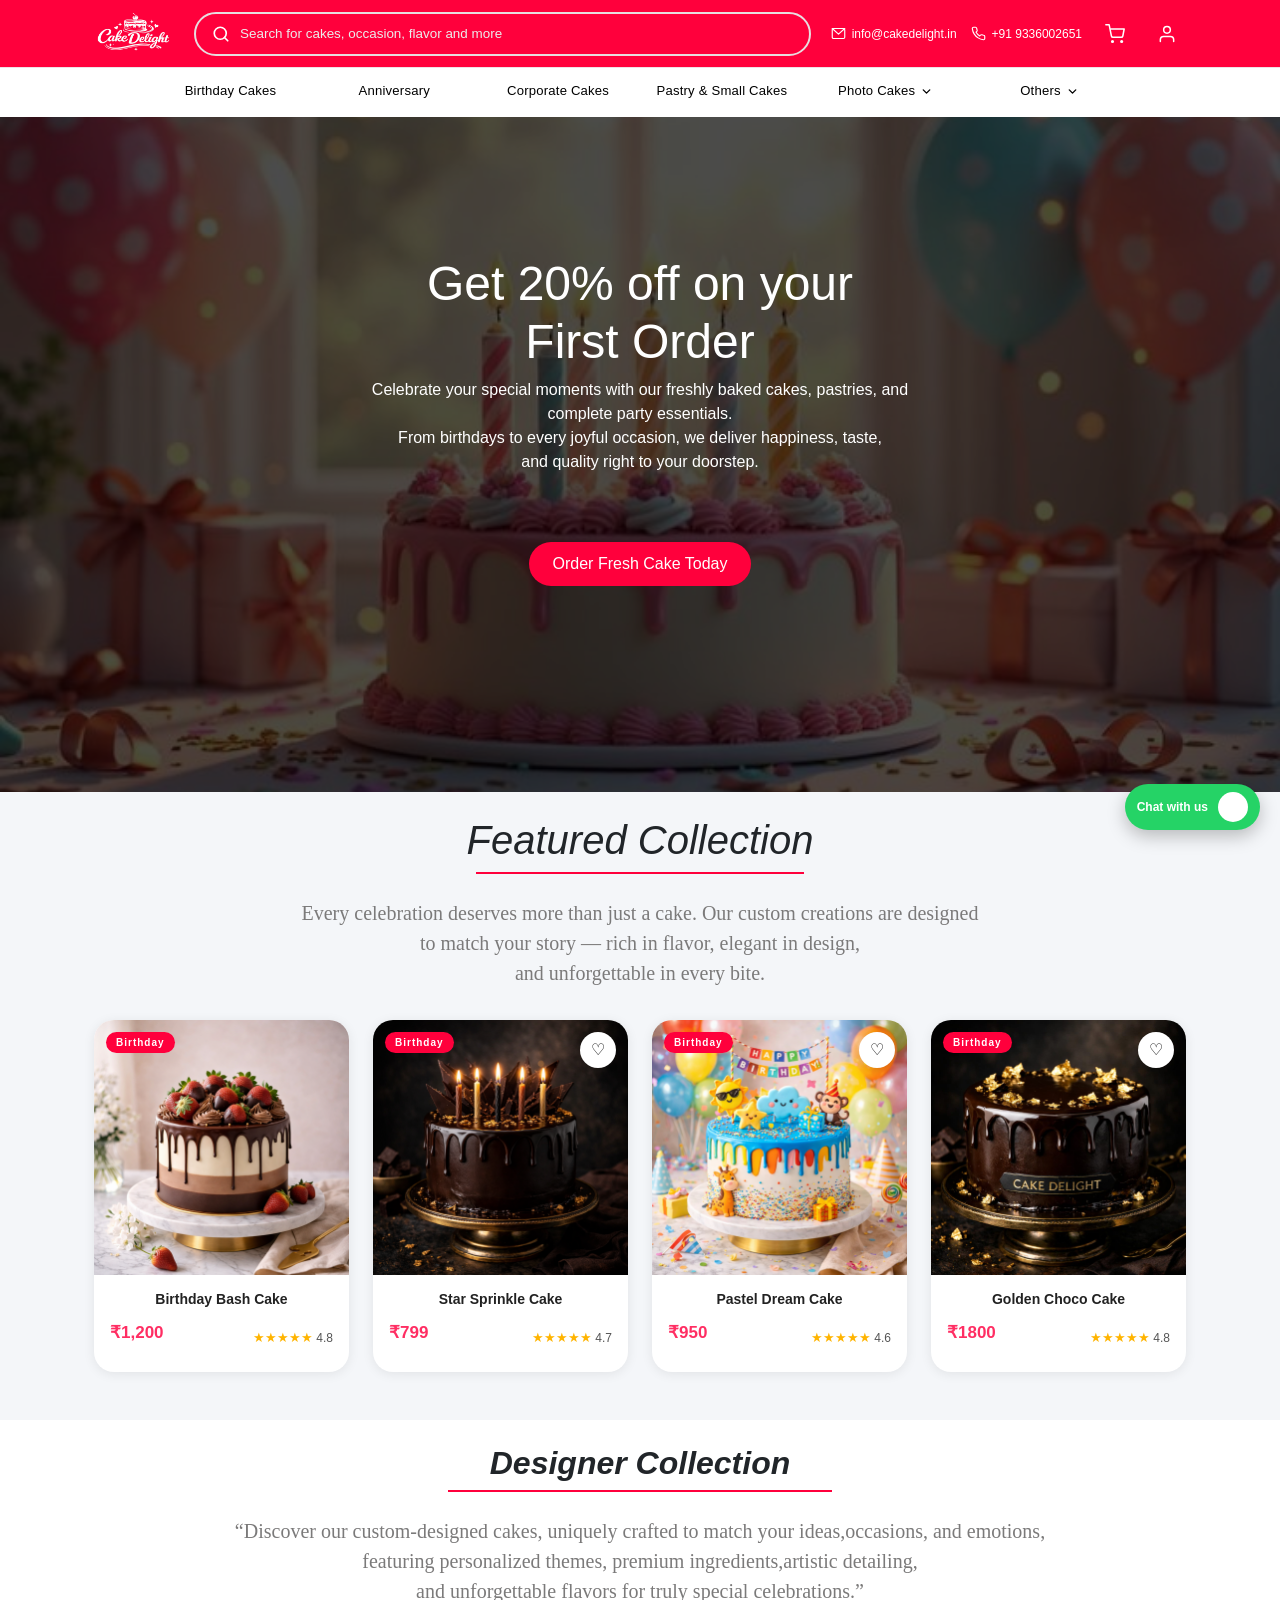
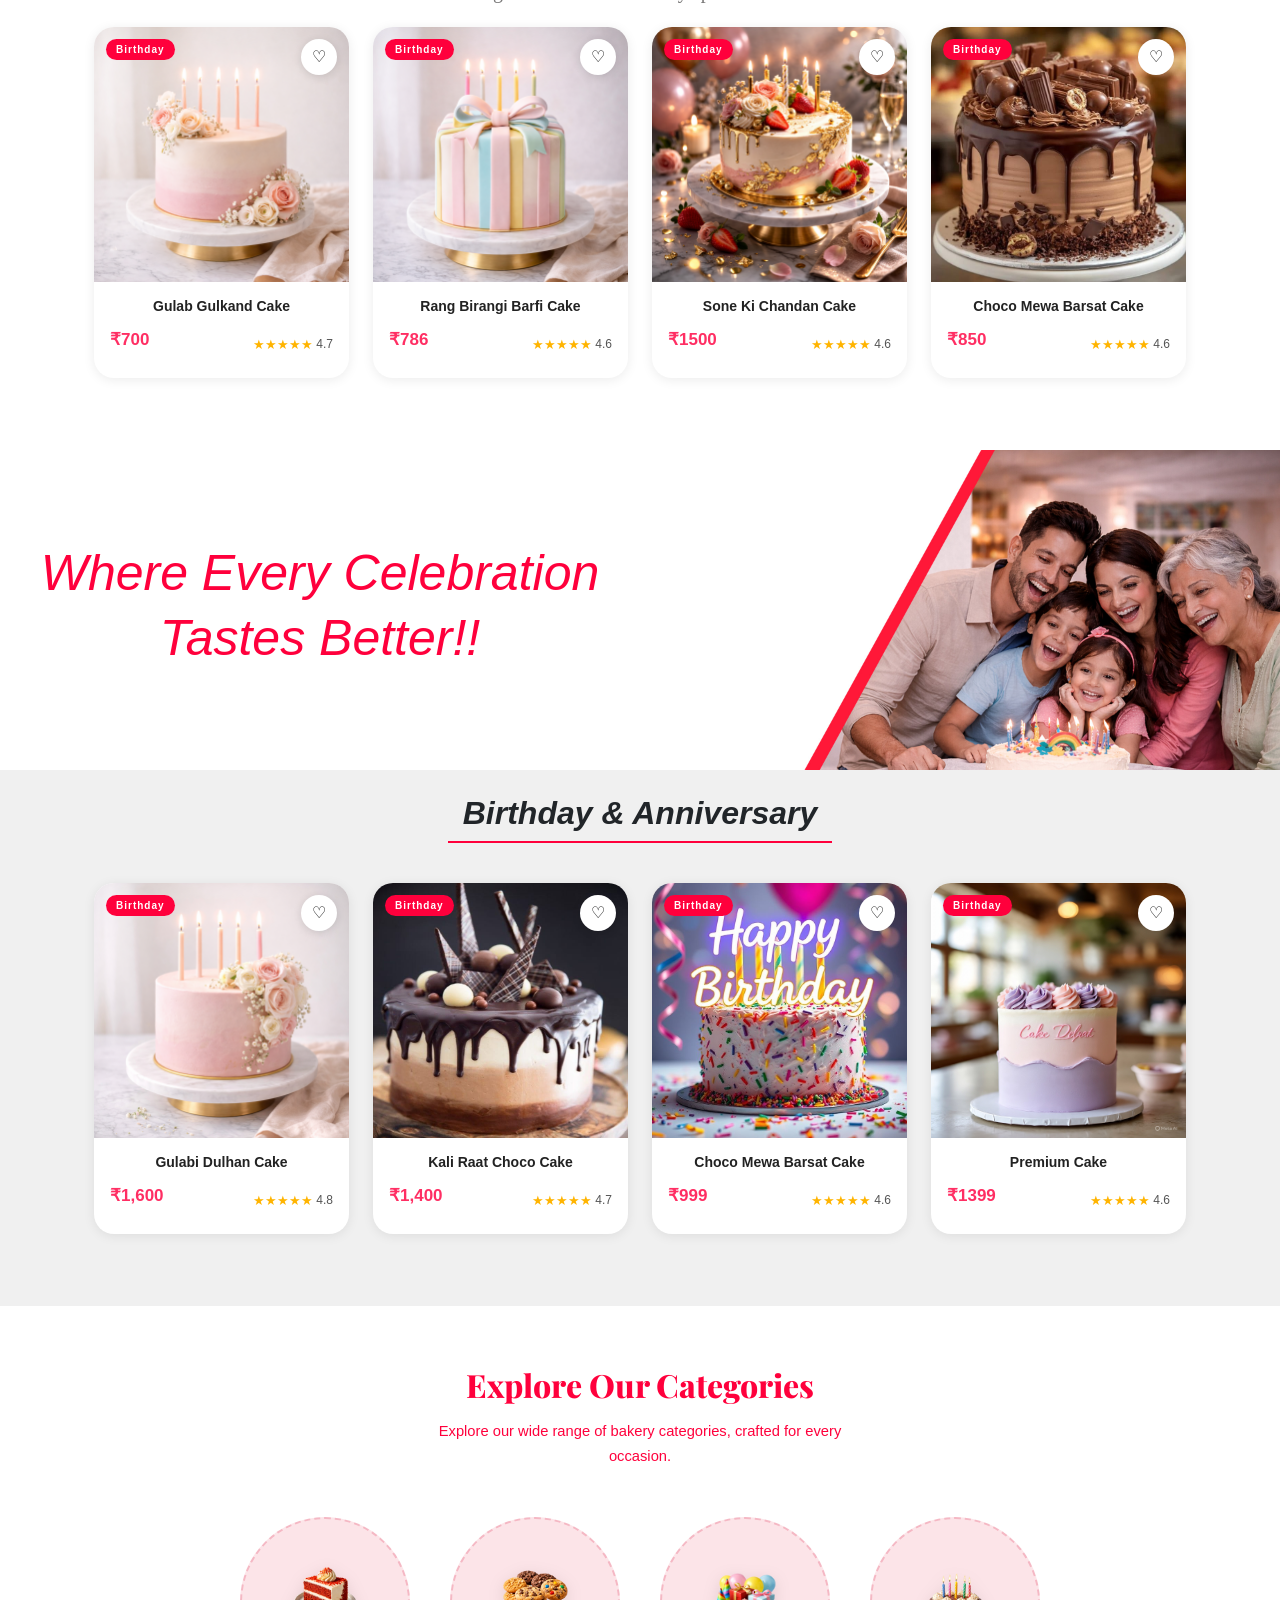
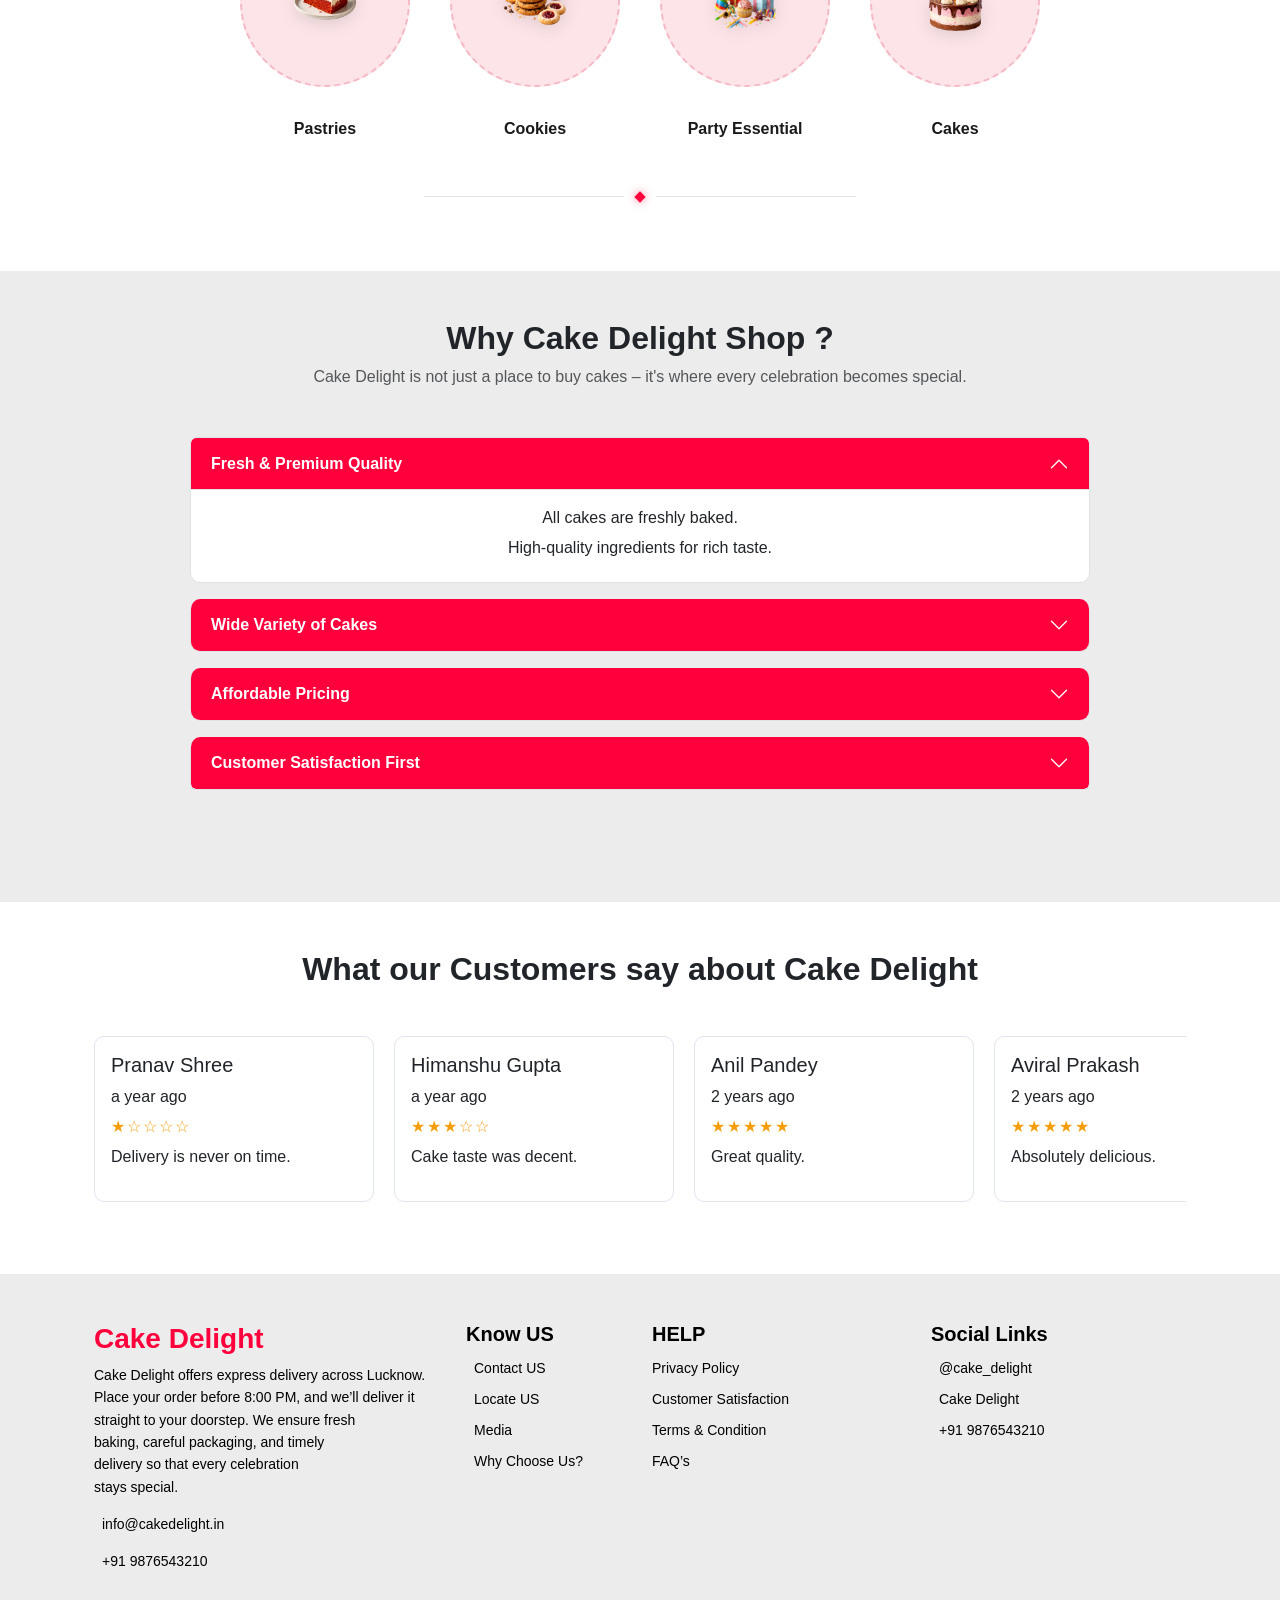
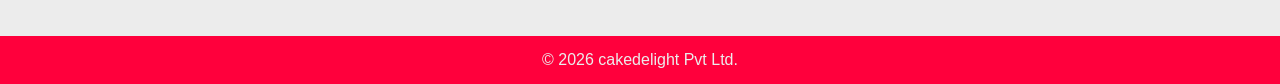
==== index.html @ bbf49cbf "Initial commit - Cake Delight" ====
<!DOCTYPE html>
<html lang="en">

<head>
  <meta charset="UTF-8">
  <meta name="viewport" content="width=device-width, initial-scale=1.0">
  <title>Cake Delight</title>

  <!-- Bootstrap CSS -->
  <link rel="stylesheet" href="./assets/bootstrap/BOOTSTRAP-CSS/bootstrap.css">

  <!-- Swiper CSS -->
  <link rel="stylesheet" href="https://cdn.jsdelivr.net/npm/swiper@12/swiper-bundle.min.css" />

  <!-- Remix Icon -->
  <link href="https://cdn.jsdelivr.net/npm/remixicon@4.8.0/fonts/remixicon.css" rel="stylesheet" />

  <!-- Font Awesome -->
  <link rel="stylesheet" href="https://cdnjs.cloudflare.com/ajax/libs/font-awesome/7.0.1/css/all.min.css" />

  <link rel="stylesheet" href="./CSS/style.css">
  <link rel="stylesheet" href="./CSS/style2.css">
  <link rel="stylesheet" href="./CSS/modal.css">
  <link rel="stylesheet" href="./CSS/birthday-cake.css">
  <link rel="preconnect" href="https://fonts.googleapis.com" />
  <link rel="preconnect" href="https://fonts.gstatic.com" crossorigin />
  <link href="https://fonts.googleapis.com/css2?family=Poppins:wght@300;400;500;600;700&family=Pacifico&display=swap"
    rel="stylesheet" />

</head>

<body>
  <!-- Section -- Header-->
  <section class="first-section">
    <!-- ================= RED HEADER ================= -->


    <header class="site-header" id="siteHeader">
      <!-- 2️ MAIN HEADER -->
      <div class="main-header">
        <div class="main-header__inner container">

          <!-- Logo -->
          <a href="index.html" class="logo" aria-label="BookMyCake Home">
            <!-- <span class="logo__book">Book</span><span class="logo__my">my</span><span class="logo__cake">cake</span> -->
            <img src="./assets/image/logo2.png" class="img-header-logo" alt="">
          </a>

          <!-- Search Bar -->
          <div class="search-bar" role="search">
            <svg class="search-bar__icon" xmlns="http://www.w3.org/2000/svg" viewBox="0 0 24 24" fill="none"
              stroke="currentColor" stroke-width="2.2" stroke-linecap="round" stroke-linejoin="round"
              aria-hidden="true">
              <circle cx="11" cy="11" r="8" />
              <line x1="21" y1="21" x2="16.65" y2="16.65" />
            </svg>
            <input class="search-bar__input" type="search" placeholder="Search for cakes, occasion, flavor and more"
              aria-label="Search cakes" />
          </div>

          <!-- Right Contact + Icons -->
          <div class="header-right">
            <!-- Email -->
            <a href="mailto:info@bookmycake.co" class="header-contact" aria-label="Email us">
              <svg class="header-contact__icon" xmlns="http://www.w3.org/2000/svg" viewBox="0 0 24 24" fill="none"
                stroke="currentColor" stroke-width="1.8" stroke-linecap="round" stroke-linejoin="round"
                aria-hidden="true">
                <rect x="2" y="4" width="20" height="16" rx="2" />
                <polyline points="2,4 12,13 22,4" />
              </svg>
              <span class="header-contact__text">info@cakedelight.in</span>
            </a>

            <!-- Phone -->
            <a href="tel:+919870318105" class="header-contact" aria-label="Call us">
              <svg class="header-contact__icon" xmlns="http://www.w3.org/2000/svg" viewBox="0 0 24 24" fill="none"
                stroke="currentColor" stroke-width="1.8" stroke-linecap="round" stroke-linejoin="round"
                aria-hidden="true">
                <path
                  d="M22 16.92v3a2 2 0 0 1-2.18 2A19.79 19.79 0 0 1 11.42 19 19.45 19.45 0 0 1 5 12.59 19.79 19.79 0 0 1 2.12 4.18 2 2 0 0 1 4.11 2h3a2 2 0 0 1 2 1.72 12.84 12.84 0 0 0 .7 2.81 2 2 0 0 1-.45 2.11L8.09 9.91A16 16 0 0 0 14 15.83l1.27-1.27a2 2 0 0 1 2.11-.45 12.84 12.84 0 0 0 2.81.7A2 2 0 0 1 22 16.92z" />
              </svg>
              <span class="header-contact__text">+91 9336002651</span>
            </a>

            <!-- Cart Icon -->
            <button class="icon-btn" aria-label="View cart">
              <svg xmlns="http://www.w3.org/2000/svg" viewBox="0 0 24 24" fill="none" stroke="currentColor"
                stroke-width="1.8" stroke-linecap="round" stroke-linejoin="round" aria-hidden="true">
                <circle cx="9" cy="21" r="1" />
                <circle cx="20" cy="21" r="1" />
                <path d="M1 1h4l2.68 13.39a2 2 0 0 0 2 1.61h9.72a2 2 0 0 0 2-1.61L23 6H6" />
              </svg>

            </button>

            <!-- User/Account Icon -->
            <button class="icon-btn" aria-label="My account">
              <svg xmlns="http://www.w3.org/2000/svg" viewBox="0 0 24 24" fill="none" stroke="currentColor"
                stroke-width="1.8" stroke-linecap="round" stroke-linejoin="round" aria-hidden="true">
                <path d="M20 21v-2a4 4 0 0 0-4-4H8a4 4 0 0 0-4 4v2" />
                <circle cx="12" cy="7" r="4" />
              </svg>
            </button>

            <!-- Hamburger (mobile only) -->
            <button class="hamburger" id="hamburgerBtn" aria-label="Open menu" aria-expanded="false">
              <span></span>
              <span></span>
              <span></span>
            </button>
          </div>
        </div>
      </div>

      <!-- 3️⃣ NAVIGATION BAR -->
      <nav class="nav-bar" id="navBar" aria-label="Main navigation">
        <div class="nav-bar__inner container">
          <ul class="nav-list" role="list">
            <li class="nav-list__item">
              <a href="birthday-cake.html" class="nav-link">Birthday Cakes</a>
            </li>
            <li class="nav-list__item">
              <a href="Aniversary.html" class="nav-link">Anniversary</a>
            </li>
            <li class="nav-list__item">
              <a href="corporate.html" class="nav-link">Corporate Cakes</a>
            </li>
            <li class="nav-list__item">
              <a href="pastry.html" class="nav-link">Pastry &amp; Small Cakes</a>
            </li>
            <li class="nav-list__item nav-list__item--dropdown">
              <a href="photo-cake.html" class="nav-link nav-link--arrow" aria-haspopup="true">
                Photo Cakes
                <svg class="nav-link__chevron" xmlns="http://www.w3.org/2000/svg" viewBox="0 0 24 24" fill="none"
                  stroke="currentColor" stroke-width="2.5" stroke-linecap="round" stroke-linejoin="round"
                  aria-hidden="true">
                  <polyline points="6 9 12 15 18 9" />
                </svg>
              </a>
              <div class="dropdown" role="menu">
                <a href="#" class="dropdown__item text-dark" role="menuitem">Floral Theme</a>
                <a href="#" class="dropdown__item text-dark" role="menuitem">Rustic Theme</a>
                <a href="#" class="dropdown__item text-dark" role="menuitem">Unicorn Theme</a>
                <a href="#" class="dropdown__item text-dark" role="menuitem">Galaxy Theme</a>
              </div>
            </li>
            <li class="nav-list__item nav-list__item--dropdown">
              <a href="other.html" class="nav-link nav-link--arrow" aria-haspopup="true">
                Others
                <svg class="nav-link__chevron" xmlns="http://www.w3.org/2000/svg" viewBox="0 0 24 24" fill="none"
                  stroke="currentColor" stroke-width="2.5" stroke-linecap="round" stroke-linejoin="round"
                  aria-hidden="true">
                  <polyline points="6 9 12 15 18 9" />
                </svg>
              </a>
              <div class="dropdown" role="menu">
                <a href="#" class="dropdown__item text-dark" role="menuitem">Edible Print</a>
                <a href="#" class="dropdown__item text-dark" role="menuitem">3D Photo Cake</a>
                <a href="#" class="dropdown__item text-dark" role="menuitem">Portrait Cake</a>
              </div>
            </li>
          </ul>
        </div>
      </nav>

    </header>


    <!--Hero Section-->
    <div class="hero-section">
      <div class="hero-content">
        <h1>Get 20% off on your <br> First Order</h1>
        <p class="pb-5">
          Celebrate your special moments with our freshly baked cakes, pastries,
          and complete party essentials. <br> From birthdays to every joyful occasion,
          we deliver happiness, taste, <br> and quality right to your doorstep.
        </p>
      </div>
      <div class="hero-btn-icon d-flex align-items-center justify-content-center text-white">
        <div class="hero-btn gap-2 mb-5">
          <a href="birthday-cake.html">Order Fresh Cake Today
            <i class="ri-arrow-right-long-line"></i>
          </a>
        </div>
      </div>
    </div>

  </section>

  <!-- featured collection -->
  <section class="cd-section container py-4">

    <div><b>
        <h1 class="Itailic text-center">Featured Collection</h1>
      </b></div>
    <div class="underline mb-4 "></div>

    <div class="text-center ">
        <p class="mt-4 design-para  pb-3">
          Every celebration deserves more than just a cake. Our custom creations are designed <br> to match your story — rich in flavor, elegant in design, <br> and unforgettable in every bite.
        </p>
      </div>

      <!-- ── ROW 1 ── -->
        <div class="row g-4 mb-4">
          <!-- CARD 1 -->
          <div
            class="col-lg-3 col-md-6 cd-col"
            data-name="birthday bash cake"
            data-cat="birthday"
          >
            <div class="cake-card">
              <div class="cake-img">
                <a href=""
                  ><img
                    src="./assets/image/collection birthday cake1.png"
                    alt="Birthday Bash Cake"
                /></a>
                <span class="cake-badge">Birthday</span>
                <button onclick="addToWishlist('Birthday Bash Cake')">❤️</button>
                <div class="cake-hover">
                  <button
                    class="order-btn order-link"
                    data-name="Birthday Bash Cake"
                    data-price="1200"
                    data-img="./assets/image/collection birthday cake1.png"
                  >
                    Order Now
                  </button>
                  <button
                    class="view-btn quick-view-btn"
                    data-name="Birthday Bash Cake"
                    data-img="./assets/image/collection birthday cake1.png"
                    data-eyebrow="🎂 Birthday"
                    data-price="₹1,200"
                    data-note="per piece"
                    data-rating="4.8"
                    data-reviews="230"
                    data-bestseller="true"
                    data-features="Fresh cream & chocolate layers|Customizable message on top|Serves 8–10 people|Strawberry garnish included|Same-day delivery available"
                    data-specs="Weight:1 kg|Flavour:Chocolate|Serves:8–10|Shelf Life:2 Days"
                    data-tags="🍓 Fresh Berries|✨ Handcrafted|🎂 Birthday Special"
                  >
                    Quick View
                  </button>
                </div>
              </div>
              <div class="cake-body">
                <div class="cake-title">Birthday Bash Cake</div>
                <div class="cake-bottom">
                  <div class="cake-price">₹1,200</div>
                  <div class="cake-rating">★★★★★ <span>4.8</span></div>
                </div>
              </div>
            </div>
          </div>

          <!-- CARD 2 -->
          <div
            class="col-lg-3 col-md-6 cd-col"
            data-name="star sprinkle cake"
            data-cat="birthday"
          >
            <div class="cake-card">
              <div class="cake-img">
                <img
                  src="./assets/image/collection birthday cake3.png"
                  alt="Star Sprinkle Cake"
                />
                <span class="cake-badge">Birthday</span>
                <button class="cake-wish" onclick="toggleWish(this)">♡</button>
                <div class="cake-hover">
                   <button
                    class="order-btn order-link"
                    data-name="Star Sprinkle Cake"
                    data-price="799"
                    data-img="./assets/image/collection birthday cake3.png"
                  >
                    Order Now
                  </button>
                  <button
                    class="view-btn quick-view-btn"
                    data-name="Star Sprinkle Cake"
                    data-img="./assets/image/collection birthday cake3.png"
                    data-eyebrow="🎂 Birthday"
                    data-price="₹799"
                    data-note="per piece"
                    data-rating="4.7"
                    data-reviews="189"
                    data-bestseller="true"
                    data-features="Rainbow sprinkle layers|Star-shaped sugar decorations|Serves 10–12 people|Vanilla & butterscotch base|Same-day delivery available"
                    data-specs="Weight:1.5 kg|Flavour:Vanilla|Serves:10–12|Shelf Life:2 Days"
                    data-tags="⭐ Star Topped|🌈 Rainbow|🎂 Birthday"
                  >
                    Quick View
                  </button>
                </div>
              </div>
              <div class="cake-body">
                <div class="cake-title">Star Sprinkle Cake</div>
                <div class="cake-bottom">
                  <div class="cake-price">₹799</div>
                  <div class="cake-rating">★★★★★ <span>4.7</span></div>
                </div>
              </div>
            </div>
          </div>

          <!-- CARD 3 -->
          <div
            class="col-lg-3 col-md-6 cd-col"
            data-name="pastel dream cake"
            data-cat="birthday"
          >
            <div class="cake-card">
              <div class="cake-img">
                <img
                  src="./assets/image/collection birthday cake4.png"
                  alt="Pastel Dream Cake"
                />
                <span class="cake-badge">Birthday</span>
                <button class="cake-wish" onclick="toggleWish(this)">♡</button>
                <div class="cake-hover">
                  <button
                    class="order-btn order-link"
                    data-name="Pastel Dream Cake"
                    data-price="950"
                    data-img="./assets/image/collection birthday cake4.png"
                  >
                    Order Now
                  </button>
                  <button
                    class="view-btn quick-view-btn"
                    data-name="Pastel Dream Cake"
                    data-img="./assets/image/collection birthday cake4.png"
                    data-eyebrow="🎂 Birthday"
                    data-price="₹950"
                    data-note="per piece"
                    data-rating="4.6"
                    data-reviews="145"
                    data-bestseller="false"
                    data-features="Soft pastel color theme|Light whipped cream frosting|Serves 6–8 people|Floral sugar decorations|Same-day delivery available"
                    data-specs="Weight:750 g|Flavour:Vanilla|Serves:6–8|Shelf Life:2 Days"
                    data-tags="🌸 Pastel|🌼 Floral|🎂 Birthday"
                  >
                    Quick View
                  </button>
                </div>
              </div>
              <div class="cake-body">
                <div class="cake-title">Pastel Dream Cake</div>
                <div class="cake-bottom">
                  <div class="cake-price">₹950</div>
                  <div class="cake-rating">★★★★★ <span>4.6</span></div>
                </div>
              </div>
            </div>
          </div>

          <!-- CARD 4 -->
          <div
            class="col-lg-3 col-md-6 cd-col"
            data-name="golden choco cake"
            data-cat="birthday"
          >
            <div class="cake-card">
              <div class="cake-img">
                <img
                  src="./assets/image/birthday cake1.jpeg"
                  alt="Golden Choco Cake"
                />
                <span class="cake-badge">Birthday</span>
                <button class="cake-wish" onclick="toggleWish(this)">♡</button>
                <div class="cake-hover">
                  <button
                    class="order-btn order-link"
                    data-name="Golden Choco Cake"
                    data-price="1800"
                    data-img="./assets/image/birthday cake1.jpeg"
                  >
                    Order Now
                  </button>
                  <button
                    class="view-btn quick-view-btn"
                    data-name="Golden Choco Cake"
                    data-img="./assets/image/birthday cake1.jpeg"
                    data-eyebrow="🎂 Birthday"
                    data-price="₹1800"
                    data-note="per piece"
                    data-rating="4.8"
                    data-reviews="210"
                    data-bestseller="true"
                    data-features="Traditional mithai flavours|Kaju & pista garnish on top|Serves 8–10 people|Festive design decoration|Same-day delivery available"
                    data-specs="Weight:1 kg|Flavour:Mithai|Serves:8–10|Shelf Life:2 Days"
                    data-tags="🍬 Mithai|🥜 Kaju-Pista|🎉 Festive"
                  >
                    Quick View
                  </button>
                </div>
              </div>
              <div class="cake-body">
                <div class="cake-title">Golden Choco Cake</div>
                <div class="cake-bottom">
                  <div class="cake-price">₹1800</div>
                  <div class="cake-rating">★★★★★ <span>4.8</span></div>
                </div>
              </div>
            </div>
          </div>
        </div>
        <!-- end row 1 -->


  </section>

  <!-- disigner collection  -->
  <section class="designer-section bg-white">
    <div class="text-center">
      <h2 class=" pt-4 designer-collection"><b class="Itailic"> Designer
          Collection</b>
      </h2>

       <div class="underline mb-3"></div>

      <div class="text-center ">
        <p class="mt-4 design-para  pb-5">
          “Discover our custom-designed cakes, uniquely crafted to match your ideas,occasions, and emotions, <br>featuring personalized themes, premium ingredients,artistic detailing, <br> and unforgettable flavors for truly special celebrations.”
        </p>
      </div>
    </div>

    <!--ROW -->
    <div class="container featured-cards pb-5 pt-4">
      <!-- ── ROW 3 ── -->
        <div class="row g-4 mb-4">
          <!-- CARD 1 -->
          <div
            class="col-lg-3 col-md-6 cd-col"
            data-name="gulab gulkand cake"
            data-cat="birthday"
          >
            <div class="cake-card">
              <div class="cake-img">
                <img
                  src="./assets/image/collection birthday cake5.png"
                  alt="Gulab Gulkand Cake"
                />
                <span class="cake-badge">Birthday</span>
                <button class="cake-wish" onclick="toggleWish(this)">♡</button>
                <div class="cake-hover">
                   <button
                    class="order-btn order-link"
                    data-name="Gulab Gulkand Cake"
                    data-price="700"
                    data-img="./assets/image/collection birthday cake5.png"
                  >
                    Order Now
                  </button>
                  <button
                    class="view-btn quick-view-btn"
                    data-name="Gulab Gulkand Cake"
                    data-img="./assets/image/collection birthday cake5.png"
                    data-eyebrow="🎂 Birthday"
                    data-price="₹700"
                    data-note="per piece"
                    data-rating="4.7"
                    data-reviews="167"
                    data-bestseller="false"
                    data-features="Real gulab & gulkand filling|Rose petal decoration on top|Serves 10–12 people|Unique Indian fusion flavour|Same-day delivery available"
                    data-specs="Weight:1.5 kg|Flavour:Rose|Serves:10–12|Shelf Life:2 Days"
                    data-tags="🌹 Gulab|🍯 Gulkand|🎂 Birthday"
                  >
                    Quick View
                  </button>
                </div>
              </div>
              <div class="cake-body">
                <div class="cake-title">Gulab Gulkand Cake</div>
                <div class="cake-bottom">
                  <div class="cake-price">₹700</div>
                  <div class="cake-rating">★★★★★ <span>4.7</span></div>
                </div>
              </div>
            </div>
          </div>

          <!-- CARD 2 -->
          <div
            class="col-lg-3 col-md-6 cd-col"
            data-name="rang birangi barfi cake"
            data-cat="birthday"
          >
            <div class="cake-card">
              <div class="cake-img">
                <img
                  src="./assets/image/collection birthday cake6.png"
                  alt="Rang Birangi Barfi Cake"
                />
                <span class="cake-badge">Birthday</span>
                <button class="cake-wish" onclick="toggleWish(this)">♡</button>
                <div class="cake-hover">
                  <button
                    class="order-btn order-link"
                    data-name="Rang Birangi Barfi Cake"
                    data-price="786"
                    data-img="./assets/image/collection birthday cake6.png"
                  >
                    Order Now
                  </button>
                  <button
                    class="view-btn quick-view-btn"
                    data-name="Rang Birangi Barfi Cake"
                    data-img="./assets/image/collection birthday cake6.png"
                    data-eyebrow="🎂 Birthday"
                    data-price="₹786"
                    data-note="per piece"
                    data-rating="4.6"
                    data-reviews="132"
                    data-bestseller="false"
                    data-features="Colourful barfi layers inside|Vibrant multi-colour design|Serves 6–8 people|Traditional barfi flavour fusion|Same-day delivery available"
                    data-specs="Weight:750 g|Flavour:Barfi|Serves:6–8|Shelf Life:2 Days"
                    data-tags="🌈 Colourful|🍬 Barfi|🎂 Birthday"
                  >
                    Quick View
                  </button>
                </div>
              </div>
              <div class="cake-body">
                <div class="cake-title">Rang Birangi Barfi Cake</div>
                <div class="cake-bottom">
                  <div class="cake-price">₹786</div>
                  <div class="cake-rating">★★★★★ <span>4.6</span></div>
                </div>
              </div>
            </div>
          </div>

          <!-- CARD 3 -->
          <div
            class="col-lg-3 col-md-6 cd-col"
            data-name="sone ki chandan cake"
            data-cat="birthday"
          >
            <div class="cake-card">
              <div class="cake-img">
                <img
                  src="./assets/image/collection birthday cake9.png"
                  alt="Sone Ki Chandan Cake"
                />
                <span class="cake-badge">Birthday</span>
                <button class="cake-wish" onclick="toggleWish(this)">♡</button>
                <div class="cake-hover">
                  <button
                    class="order-btn order-link"
                    data-name="Sone Ki Chandan Cake"
                    data-price="1500"
                    data-img="./assets/image/collection birthday cake9.png"
                  >
                    Order Now
                  </button>
                  <button
                    class="view-btn quick-view-btn"
                    data-name="Sone Ki Chandan Cake"
                    data-img="./assets/image/collection birthday cake9.png"
                    data-eyebrow="🎂 Birthday"
                    data-price="₹1500"
                    data-note="per piece"
                    data-rating="4.6"
                    data-reviews="121"
                    data-bestseller="false"
                    data-features="Chandan & saffron infused cream|Real gold leaf on top|Serves 6–8 people|Elegant royal design|Same-day delivery available"
                    data-specs="Weight:750 g|Flavour:Saffron|Serves:6–8|Shelf Life:2 Days"
                    data-tags="✨ Gold Leaf|🪷 Chandan|🎂 Birthday"
                  >
                    Quick View
                  </button>
                </div>
              </div>
              <div class="cake-body">
                <div class="cake-title">Sone Ki Chandan Cake</div>
                <div class="cake-bottom">
                  <div class="cake-price">₹1500</div>
                  <div class="cake-rating">★★★★★ <span>4.6</span></div>
                </div>
              </div>
            </div>
          </div>

          <!-- CARD 4 -->
          <div
            class="col-lg-3 col-md-6 cd-col"
            data-name="choco mewa barsat cake"
            data-cat="birthday"
          >
            <div class="cake-card">
              <div class="cake-img">
                <img
                  src="./assets/image/birthday cake3.jpeg"
                  alt="Choco Mewa Barsat Cake"
                />
                <span class="cake-badge">Birthday</span>
                <button class="cake-wish" onclick="toggleWish(this)">♡</button>
                <div class="cake-hover">
                  <button
                    class="order-btn order-link"
                    data-name="Choco Mewa Barsat Cake"
                    data-price="850"
                    data-img="./assets/image/birthday cake3.jpeg"
                  >
                    Order Now
                  </button>
                  <button
                    class="view-btn quick-view-btn"
                    data-name="Choco Mewa Barsat Cake"
                    data-img="./assets/image/birthday cake3.jpeg"
                    data-eyebrow="🎂 Birthday"
                    data-price="₹850"
                    data-note="per piece"
                    data-rating="4.6"
                    data-reviews="156"
                    data-bestseller="false"
                    data-features="Rich chocolate & dry fruit layers|Mewa topping with kaju-badam|Serves 8–10 people|Customizable message|Same-day delivery available"
                    data-specs="Weight:1 kg|Flavour:Chocolate|Serves:8–10|Shelf Life:2 Days"
                    data-tags="🍫 Choco|🥜 Mewa|🎂 Birthday"
                  >
                    Quick View
                  </button>
                </div>
              </div>
              <div class="cake-body">
                <div class="cake-title">Choco Mewa Barsat Cake</div>
                <div class="cake-bottom">
                  <div class="cake-price">₹850</div>
                  <div class="cake-rating">★★★★★ <span>4.6</span></div>
                </div>
              </div>
            </div>
          </div>
        </div>
        <!-- end row 3 -->

    </div>
  </section>

 <!-- family celebration section -->
  <section class="fourth-section">
    <div class=" container-fluid p-0">
      <div class="row g-0 align-items-center p-0">

        <!-- LEFT TEXT -->
        <div class="col-lg-6 col-md-12 fourth-text">
          <div class="fourth-text-inner text-center">
            <h2 class="inner-text-img">
              Where Every Celebration Tastes Better!!
            </h2>
          </div>
        </div>

        <!-- RIGHT IMAGE -->
        <div class="col-lg-6 col-md-12 banner-image bg-success">
          <img src="./assets/image/cake-delight-banner.jpg" alt="Cake Delight">
        </div>
      </div>
    </div>
  </section>

  <!-- Fifth Section -- BirthDay & Anniversary Cake -->
  <section class="fifth-section">

    <div class="fifth-heading">
      <h2 class=" pt-4 designer-collection text-center pt-4"><b class="Itailic">Birthday & Anniversary</b>
      </h2>

      <div class="underline mb-3"></div>
    </div>

    <!--Card 1-->
    <div class="container pb-5 pt-4">
       <!-- ── ROW 4 ── -->
        <div class="row g-4 mb-4">
          <!-- CARD 1 -->
          <div
            class="col-lg-3 col-md-6 cd-col"
            data-name="gulabi dulhan cake"
            data-cat="birthday"
          >
            <div class="cake-card">
              <div class="cake-img">
                <img
                  src="./assets/image/collection birthday cake12.png"
                  alt="Gulabi Dulhan Cake"
                />
                <span class="cake-badge">Birthday</span>
                <button class="cake-wish" onclick="toggleWish(this)">♡</button>
                <div class="cake-hover">
                <button
                    class="order-btn order-link"
                    data-name="Gulabi Dulhan Cake"
                    data-price="1600"
                    data-img="./assets/image/collection birthday cake12.png"
                  >
                    Order Now
                  </button>
                  <button
                    class="view-btn quick-view-btn"
                    data-name="Gulabi Dulhan Cake"
                    data-img="./assets/image/collection birthday cake12.png"
                    data-eyebrow="🎂 Birthday"
                    data-price="₹1,600"
                    data-note="per piece"
                    data-rating="4.8"
                    data-reviews="203"
                    data-bestseller="true"
                    data-features="Soft pink bridal theme design|Rose & lychee flavour filling|Serves 8–10 people|Edible flower decoration|Same-day delivery available"
                    data-specs="Weight:1 kg|Flavour:Rose-Lychee|Serves:8–10|Shelf Life:2 Days"
                    data-tags="🌸 Pink Theme|💐 Floral|👰 Bridal"
                  >
                    Quick View
                  </button>
                </div>
              </div>
              <div class="cake-body">
                <div class="cake-title">Gulabi Dulhan Cake</div>
                <div class="cake-bottom">
                  <div class="cake-price">₹1,600</div>
                  <div class="cake-rating">★★★★★ <span>4.8</span></div>
                </div>
              </div>
            </div>
          </div>

          <!-- CARD 2 -->
          <div
            class="col-lg-3 col-md-6 cd-col"
            data-name="kali raat choco cake"
            data-cat="birthday"
          >
            <div class="cake-card">
              <div class="cake-img">
                <img
                  src="./assets/image/birthday cake2.jpeg"
                  alt="Kali Raat Choco Cake"
                />
                <span class="cake-badge">Birthday</span>
                <button class="cake-wish" onclick="toggleWish(this)">♡</button>
                <div class="cake-hover">
                  <button
                    class="order-btn order-link"
                    data-name="Kali Raat Choco Cake"
                    data-price="1300"
                    data-img="./assets/image/birthday cake2.jpeg"
                  >
                    Order Now
                  </button>
                  <button
                    class="view-btn quick-view-btn"
                    data-name="Kali Raat Choco Cake"
                    data-img="./assets/image/birthday cake2.jpeg"
                    data-eyebrow="🎂 Birthday"
                    data-price="₹1,400"
                    data-note="per piece"
                    data-rating="4.7"
                    data-reviews="189"
                    data-bestseller="true"
                    data-features="Dark chocolate sponge layers|Midnight black ganache coating|Serves 10–12 people|Customizable message on top|Same-day delivery available"
                    data-specs="Weight:1.5 kg|Flavour:Dark Choco|Serves:10–12|Shelf Life:2 Days"
                    data-tags="🍫 Dark Choco|🌙 Midnight|🎂 Birthday"
                  >
                    Quick View
                  </button>
                </div>
              </div>
              <div class="cake-body">
                <div class="cake-title">Kali Raat Choco Cake</div>
                <div class="cake-bottom">
                  <div class="cake-price">₹1,400</div>
                  <div class="cake-rating">★★★★★ <span>4.7</span></div>
                </div>
              </div>
            </div>
          </div>

          <!-- CARD 3 -->
          <div
            class="col-lg-3 col-md-6 cd-col"
            data-name="choco mewa barsat cake"
            data-cat="birthday"
          >
            <div class="cake-card">
              <div class="cake-img">
                <img
                  src="./assets/image/Birthday cake 4.jpg"
                  alt="Choco Mewa Barsat Cake"
                />
                <span class="cake-badge">Birthday</span>
                <button class="cake-wish" onclick="toggleWish(this)">♡</button>
                <div class="cake-hover">
                  <button
                    class="order-btn order-link"
                    data-name="Choco Mewa Barsat Cake"
                    data-price="999"
                    data-img="./assets/image/Birthday cake 4.jpg"
                  >
                    Order Now
                  </button>
                  <button
                    class="view-btn quick-view-btn"
                    data-name="Choco Mewa Barsat Cake"
                    data-img="./assets/image/Birthday cake 4.jpg"
                    data-eyebrow="🎂 Birthday"
                    data-price="₹999"
                    data-note="per piece"
                    data-rating="4.6"
                    data-reviews="156"
                    data-bestseller="false"
                    data-features="Rich chocolate & dry fruit layers|Mewa topping with kaju-badam|Serves 8–10 people|Customizable message|Same-day delivery available"
                    data-specs="Weight:1 kg|Flavour:Chocolate|Serves:8–10|Shelf Life:2 Days"
                    data-tags="🍫 Choco|🥜 Mewa|🎂 Birthday"
                  >
                    Quick View
                  </button>
                </div>
              </div>
              <div class="cake-body">
                <div class="cake-title">Choco Mewa Barsat Cake</div>
                <div class="cake-bottom">
                  <div class="cake-price">₹999</div>
                  <div class="cake-rating">★★★★★ <span>4.6</span></div>
                </div>
              </div>
            </div>
          </div>

          <!-- CARD 4 -->
          <div
            class="col-lg-3 col-md-6 cd-col"
            data-name="premium cake"
            data-cat="birthday"
          >
            <div class="cake-card">
              <div class="cake-img">
                <img
                  src="./assets/image/birthday cake 7.jpeg"
                  alt="Premium Cake"
                />
                <span class="cake-badge">Birthday</span>
                <button class="cake-wish" onclick="toggleWish(this)">♡</button>
                <div class="cake-hover">
                <button
                    class="order-btn order-link"
                    data-name="Premium Cake"
                    data-price="1399"
                    data-img="./assets/image/birthday cake 7.jpeg"
                  >
                    Order Now
                  </button>
                  <button
                    class="view-btn quick-view-btn"
                    data-name="Premium Cake"
                    data-img="./assets/image/birthday cake 7.jpeg"
                    data-eyebrow="🎂 Birthday"
                    data-price="₹1399"
                    data-note="per piece"
                    data-rating="4.6"
                    data-reviews="156"
                    data-bestseller="false"
                    data-features="Rich chocolate & dry fruit layers|Mewa topping with kaju-badam|Serves 8–10 people|Customizable message|Same-day delivery available"
                    data-specs="Weight:1 kg|Flavour:Chocolate|Serves:8–10|Shelf Life:2 Days"
                    data-tags="🍫 Choco|🥜 Mewa|🎂 Birthday"
                  >
                    Quick View
                  </button>
                </div>
              </div>
              <div class="cake-body">
                <div class="cake-title">Premium Cake</div>
                <div class="cake-bottom">
                  <div class="cake-price">₹1399</div>
                  <div class="cake-rating">★★★★★ <span>4.6</span></div>
                </div>
              </div>
            </div>
          </div>
        </div>
        <!-- end row 4 -->

       
    </div>

  </section>

  <!-- Six Section -->
  <section class="sixth-section">
    <div class="sixth-heading">
      <h2>
        <span class="fm-cambria">Explore Our Categories </span>
      </h2>
      <p class="theme-color">
        Explore our wide range of bakery categories, crafted for every
        occasion.
      </p>
    </div>

    <div class="category-offers">

      <div class="category-item">
        <div class="category-circle">
        <a href="pastry.html"><img src="./assets/image/pastry-new.png" alt="Pastries" /></a>
        </div>
       <a href="pastry.html"> <p>Pastries</p></a>
      </div>

      <div class="category-item">
        <div class="category-circle">
          <img src="./assets/image/cookies.png" alt="Cookies" />
        </div>
        <p>Cookies</p>
      </div>

      <div class="category-item">
        <div class="category-circle">
          <img src="./assets/image/party-essential.png" alt="Party Essential" />
        </div>
        <p>Party Essential</p>
      </div>

      <div class="category-item">
        <div class="category-circle">
      <a href="birthday-cake.html"><img src="./assets/image/cake-new.png" alt="Cakes" /> </a>
        </div>
      <a href="birthday-cake.html"> <p>Cakes</p></a>
      </div>

    </div>

    <div class="cat-divider">
      <div class="cat-divider-dot"></div>
    </div>
  </section>

  <!--Seventh Section -- About -->
  <section class="seventh-section py-5">
    <div class="container pb-5">

      <!-- Heading -->
      <div class="text-center mb-5">
        <h2 class="fw-bold">Why Cake Delight Shop ?</h2>
        <p class="text-muted">
          Cake Delight is not just a place to buy cakes – it's where every celebration becomes special.
        </p>
      </div>

      <!-- Accordion Wrapper -->
      <div class="accordion-wrapper mx-auto">

        <div class="accordion" id="cakeAccordion">

          <!-- Accordion 1 -->
          <div class="accordion-item">
            <h2 class="accordion-header">
              <button class="accordion-button text-center justify-content-center" type="button"
                data-bs-toggle="collapse" data-bs-target="#accOne">
                Fresh & Premium Quality
              </button>
            </h2>
            <div id="accOne" class="accordion-collapse collapse show">
              <div class="accordion-body text-center">
                <ul class="center-list">
                  <li>All cakes are freshly baked.</li>
                  <li>High-quality ingredients for rich taste.</li>
                </ul>
              </div>
            </div>
          </div>

          <!-- Accordion 2 -->
          <div class="accordion-item">
            <h2 class="accordion-header">
              <button class="accordion-button collapsed text-center justify-content-center" type="button"
                data-bs-toggle="collapse" data-bs-target="#accTwo">
                Wide Variety of Cakes
              </button>
            </h2>
            <div id="accTwo" class="accordion-collapse collapse">
              <div class="accordion-body text-center">
                <ul class="center-list">
                  <li>Perfect for birthdays & anniversaries.</li>
                  <li>Chocolate, Vanilla, Red Velvet & custom cakes.</li>
                </ul>
              </div>
            </div>
          </div>

          <!-- Accordion 3 -->
          <div class="accordion-item">
            <h2 class="accordion-header">
              <button class="accordion-button collapsed text-center justify-content-center" type="button"
                data-bs-toggle="collapse" data-bs-target="#accThree">
                Affordable Pricing
              </button>
            </h2>
            <div id="accThree" class="accordion-collapse collapse">
              <div class="accordion-body text-center">
                <ul class="center-list">
                  <li>Premium cakes at reasonable prices.</li>
                  <li>Great taste with great value.</li>
                </ul>
              </div>
            </div>
          </div>

          <!-- Accordion 4 -->
          <div class="accordion-item">
            <h2 class="accordion-header">
              <button class="accordion-button collapsed text-center justify-content-center" type="button"
                data-bs-toggle="collapse" data-bs-target="#accFour">
                Customer Satisfaction First
              </button>
            </h2>
            <div id="accFour" class="accordion-collapse collapse">
              <div class="accordion-body text-center">
                <ul class="center-list">
                  <li>Friendly service & trusted quality.</li>
                  <li>Happy customers are our biggest strength.</li>
                </ul>
              </div>
            </div>
          </div>

        </div>
      </div>

    </div>
  </section>

  <!-- Eight Section -- Reviews -->
  <section class="eight-section py-5">
    <div class="container">

      <h2 class="text-center fw-bold mb-4">
        What our Customers say about Cake Delight
      </h2>

      <div class="review-marquee mt-5 mb-4">
        <div class="marquee-track">

          <!-- ROW 1 -->
          <div class="marquee-row">
            <div class="review-card">
              <h5>Pranav Shree</h5>
              <span>a year ago</span>
              <div class="stars">★☆☆☆☆</div>
              <p>Delivery is never on time.</p>
            </div>

            <div class="review-card">
              <h5>Himanshu Gupta</h5>
              <span>a year ago</span>
              <div class="stars">★★★☆☆</div>
              <p>Cake taste was decent.</p>
            </div>

            <div class="review-card">
              <h5>Anil Pandey</h5>
              <span>2 years ago</span>
              <div class="stars">★★★★★</div>
              <p>Great quality.</p>
            </div>

            <div class="review-card">
              <h5>Aviral Prakash</h5>
              <span>2 years ago</span>
              <div class="stars">★★★★★</div>
              <p>Absolutely delicious.</p>
            </div>
          </div>

          <!-- ROW 2 (EXACT DUPLICATE) -->
          <div class="marquee-row">
            <div class="review-card">
              <h5>Pranav Shree</h5>
              <span>a year ago</span>
              <div class="stars">★☆☆☆☆</div>
              <p>Delivery is never on time.</p>
            </div>

            <div class="review-card">
              <h5>Himanshu Gupta</h5>
              <span>a year ago</span>
              <div class="stars">★★★☆☆</div>
              <p>Cake taste was decent.</p>
            </div>

            <div class="review-card">
              <h5>Anil Pandey</h5>
              <span>2 years ago</span>
              <div class="stars">★★★★★</div>
              <p>Great quality.</p>
            </div>

            <div class="review-card">
              <h5>Aviral Prakash</h5>
              <span>2 years ago</span>
              <div class="stars">★★★★★</div>
              <p>Absolutely delicious.</p>
            </div>
          </div>

        </div>
      </div>

    </div>
  </section>

  <!--Nine Section -- Footer-->
  <footer class="footer-section">
    <div class="container py-5">

      <div class="row gy-4">

        <!-- Left Column -->
        <div class="col-lg-4 col-md-6">
          <h3 class="footer-logo">Cake Delight</h3>
          <p class="footer-text">
            Cake Delight offers express delivery across Lucknow.<br>
            Place your order before 8:00 PM, and we’ll deliver it <br>straight to your doorstep.
            We ensure fresh <br> baking, careful packaging, and timely <br>
            delivery so that every celebration <br> stays special.
          </p>

          <div class="footer-contact">
            <p><i class="ri-mail-line"></i> info@cakedelight.in</p>
            <p><i class="ri-phone-line"></i> +91 9876543210</p>
          </div>
        </div>

        <!-- Know Us -->
        <div class="col-lg-2 col-md-6">
          <h5 class="footer-title">Know US</h5>
          <ul class="footer-list">
            <li><i class="ri-phone-line"></i> Contact US</li>
            <li><i class="ri-map-pin-line"></i> Locate US</li>
            <li><i class="ri-image-line"></i> Media</li>
            <li><i class="ri-shopping-cart-line"></i> Why Choose Us?</li>
          </ul>
        </div>

        <!-- Help -->
        <div class="col-lg-3 col-md-6">
          <h5 class="footer-title">HELP</h5>
          <ul class="footer-list">
            <li>Privacy Policy</li>
            <li>Customer Satisfaction</li>
            <li>Terms & Condition</li>
            <li>FAQ’s</li>
          </ul>
        </div>

        <!-- Social Links -->
        <div class="col-lg-3 col-md-6">
          <h5 class="footer-title">Social Links</h5>
          <ul class="footer-social">
            <li><i class="ri-instagram-line"></i> @cake_delight</li>
            <li><i class="ri-facebook-circle-fill"></i> Cake Delight</li>
            <li><i class="ri-whatsapp-line"></i> +91 9876543210</li>
          </ul>
        </div>

      </div>
    </div>

    <!-- Bottom Bar -->
    <div class="footer-bottom">
      © 2026 cakedelight Pvt Ltd.
    </div>
  </footer>

  <!--Whatsapp Fixed Button-->
  <div class="whatsapp-widget">
    <a href="https://wa.me/9714493873" target="_blank" class="whatsapp-link">
      <span class="whatsapp-text">Chat with us</span>
      <span class="whatsapp-icon">
        <i class="ri-whatsapp-line"></i>
      </span>
    </a>
  </div>

  <!-- ══════════ QUICK VIEW MODAL ══════════ -->
<div class="modal-overlay" id="modalOverlay">
  <div class="modal-box" id="modalBox">
    <button class="modal-close" id="modalCloseBtn">✕</button>
    <div class="modal-left">
      <div class="modal-img-frame" id="modalImgFrame">
        <img id="modalImg" src="" alt="Cake" style="width:100%;height:100%;object-fit:cover;border-radius:16px;"/>
        <div class="modal-img-decor"></div>
      </div>
      <div class="modal-badges" id="modalBadges"></div>
    </div>
    <div class="modal-right">
      <div class="modal-eyebrow" id="modalEyebrow">🎂 Birthday</div>
      <h2 class="modal-title" id="modalTitle">Cake Name</h2>
      <div class="modal-rating-row" id="modalRating">
        <span class="stars">★★★★★</span>
        <span class="rating-num">4.8</span>
        <span class="rating-count">(230 reviews)</span>
      </div>
      <div class="modal-price-row">
        <span class="modal-price" id="modalPrice">₹1,200</span>
        <span class="modal-price-note" id="modalPriceNote">per piece</span>
      </div>
      <ul class="modal-features" id="modalFeatures"></ul>
      <div class="modal-specs-wrap">
        <p class="specs-heading">Product Details</p>
        <div class="modal-specs" id="modalSpecs"></div>
      </div>
      <div class="modal-order-row">
        <div class="qty-control">
          <button class="qty-btn" id="qtyMinus">−</button>
          <span class="qty-val" id="qtyVal">1</span>
          <button class="qty-btn" id="qtyPlus">+</button>
        </div>
        <button class="btn-order-now">🛒 Order Now</button>
        <button class="btn-whatsapp">
          <svg width="18" height="18" viewBox="0 0 24 24" fill="currentColor">
            <path d="M17.472 14.382c-.297-.149-1.758-.867-2.03-.967-.273-.099-.471-.148-.67.15-.197.297-.767.966-.94 1.164-.173.199-.347.223-.644.075-.297-.15-1.255-.463-2.39-1.475-.883-.788-1.48-1.761-1.653-2.059-.173-.297-.018-.458.13-.606.134-.133.298-.347.446-.52.149-.174.198-.298.298-.497.099-.198.05-.371-.025-.52-.075-.149-.669-1.612-.916-2.207-.242-.579-.487-.5-.669-.51-.173-.008-.371-.01-.57-.01-.198 0-.52.074-.792.372-.272.297-1.04 1.016-1.04 2.479 0 1.462 1.065 2.875 1.213 3.074.149.198 2.096 3.2 5.077 4.487.709.306 1.262.489 1.694.625.712.227 1.36.195 1.871.118.571-.085 1.758-.719 2.006-1.413.248-.694.248-1.289.173-1.413-.074-.124-.272-.198-.57-.347m-5.421 7.403h-.004a9.87 9.87 0 01-5.031-1.378l-.361-.214-3.741.982.998-3.648-.235-.374a9.86 9.86 0 01-1.51-5.26c.001-5.45 4.436-9.884 9.888-9.884 2.64 0 5.122 1.03 6.988 2.898a9.825 9.825 0 012.893 6.994c-.003 5.45-4.437 9.884-9.885 9.884m8.413-18.297A11.815 11.815 0 0012.05 0C5.495 0 .16 5.335.157 11.892c0 2.096.547 4.142 1.588 5.945L.057 24l6.305-1.654a11.882 11.882 0 005.683 1.448h.005c6.554 0 11.89-5.335 11.893-11.893a11.821 11.821 0 00-3.48-8.413z"/>
          </svg>
          WhatsApp
        </button>
      </div>
      <div class="modal-delivery-note">
        <span>🚚 Order before 2 PM for <strong>same-day delivery</strong></span>
      </div>
    </div>
  </div>
</div>
<div class="toast" id="toast">🛒 Added to cart!</div>

<!-- ===== MOBILE ONLY UI ===== -->
<div class="mobile-app">

  <!-- HEADER -->
  <div class="mobile-header">
    <img src="./assets/image/logo2.png" class="logo">

    <div class="icons pt-2">
      <i class="ri-shopping-cart-line"></i>
      <i class="ri-user-line"></i>
      <i class="ri-menu-line"></i>
    </div>
  </div>

  <!-- SEARCH -->
  <div class="mobile-search" id="mobileSearch">
    <input type="text" placeholder="Search cakes..." />
  </div>

  <!-- CATEGORY -->
  <div class="mobile-category" id="mobileCategory">
    <a href="birthday-cake.html" class="nav-link">Birthday Cakes</a>
  </div>

  <!-- BOTTOM NAV -->
  <div class="mobile-bottom-nav">

    <div class="nav-item" onclick="goHome()">
      <i class="ri-home-4-line"></i>
    </div>

    <div class="nav-item" onclick="toggleCategory()">
      <i class="ri-layout-grid-line"></i>
    </div>

    <div class="nav-item" onclick="toggleSearchBar()">
    <i class="ri-search-line"></i>
    </div>

    <div class="nav-item" onclick="goWishlist()">
      <i class="ri-heart-line"></i>
    </div>

  </div>

</div>

</body>

<!-- Bootstrap JS -->
<script src="./assets/bootstrap/BOOTSTRAP-JS/bootstrap.js"></script>
<!-- Your JS -->
<script src="./JS/mobileview.js"></script>
<script src="./JS/filter.js"></script>
<script src="./JS/header.js"></script>
<script src="./JS/collection.js"></script>
<script src="./JS/birthday-cake.js"></script>
<script src="./JS/catalogue.js"></script>



</html>
---- CSS/style.css ----
@import url('https://fonts.googleapis.com/css2?family=Noto+Sans:ital,wght@0,100..900;1,100..900&display=swap');
@import url('https://fonts.googleapis.com/css2?family=Oswald:wght@200..700&display=swap');
@import url('https://fonts.googleapis.com/css2?family=Playfair+Display:ital,wght@0,400..900;1,400..900&display=swap');

* {
    margin: 0;
    padding: 0;
    box-sizing: border-box;
    font-family: "Noto Sans", sans-serif;
    font-optical-sizing: auto;
    font-style: normal;
    font-variation-settings:
    "width" 100;
}

.theme-color{
   color: rgb(255, 0, 60) !important;
}

.Font_Family{
   font-family: "Oswald", sans-serif;
}

.Itailic{
  font-style: italic;
}
/* ================= HEADER ================= */
.main-header {
  background: rgb(255, 0, 60);
  /* padding: 0px 0px; */
}

.header-top {
  display: flex;
  align-items: center;
  justify-content: space-between;
}

.logo-wrap img {
  width: 90px;
}

.img-header-logo{
  width: 80px;
  height: auto;
}

/* Burger icon */
.burger-btn {
  background: none;
  border: none;
  color: #fff;
  font-size: 28px;
}

/* Desktop actions */
.desktop-actions {
  display: flex;
  align-items: center;
  gap: 12px;
}

/* Search box */
.search-box {
  position: relative;
}

.search-box input {
  border-radius: 30px;
  border: none;
  padding: 8px 40px 8px 15px;
}

.search-box i {
  position: absolute;
  right: 12px;
  top: 50%;
  transform: translateY(-50%);
  color: #555;
}

/* Icons */
.icon-circle {
  width: 36px;
  height: 36px;
  border: 2px solid #fff;
  border-radius: 50%;
  display: flex;
  align-items: center !important;
  justify-content: center !important;
  color: #fff;
}

/* Sign in */
.signin-btn {
  color: #fff;
  border: 2px solid #fff;
  padding: 6px 16px;
  border-radius: 6px;
  text-decoration: none;
}

/* ================= CATEGORIE ================= */
/* Desktop → white strip just below header */
/* Mobile → full screen menu */
.categorie {
  background: #fff;
  border-bottom: 1px solid #eee;
}

.category-list {
  list-style: none;
  display: flex;
  justify-content: center;
  gap: 40px;
  margin: 0;
  padding: 12px 0;
}

.category-list a {
  color: rgb(255, 0, 60);
  font-weight: 500;
  text-decoration: none;
}

/* ================= MOBILE ================= */
@media (max-width: 991px) {

  /* Mobile second row */
  .mobile-actions {
    display: flex;
    justify-content: space-between;
    align-items: center;
    margin-top: 10px;
  }

  .mobile-actions .search-box {
    flex: 1;
    margin-right: 10px;
  }

  /* Mobile categorie full screen */
  .categorie {
    position: absolute;
    top: 100%;
    left: 0;
    width: 100%;
    background: #fff;
    z-index: 1000;
  }

  .category-list {
    flex-direction: column;
    gap: 20px;
    padding: 30px 0;
  }
}


.hero-btn {
  position: relative;
  z-index: 10;
  margin-top: 20px;
}

.hero-btn a {
  display: inline-block;
}



.icon-circle {
  width: 38px;
  height: 38px;
  border: 2px solid #fff;
  border-radius: 50%;
  display: flex;
  align-items: center;
  justify-content: center;
  color: #fff;
  font-size: 18px;

}

.sign a {
  color: white;
  text-decoration: none;
  border: 2px solid #fff;
  padding: 7px 22px;
  border-radius: 7px;
  white-space: nowrap;
}

.right-actions {
  gap: 12px;        /* zyada gap hata */
}

.categorie {
  background: #fff;
}

.cake-list {
  display: flex;
  justify-content: center;   /* CENTER */
  align-items: center;
  gap: 40px;
  padding: 10px 0;
  margin: 0;
}

.cake-list li {
  list-style: none;
}


.cake-list a {
  color: rgb(255, 0, 60);
  text-decoration: none;
  font-weight: 500;
}

/* header end  */
/* -----------------------------------------------------------
   0. CSS Custom Properties & Reset
----------------------------------------------------------- */
:root {
  --pink:          rgb(255, 255, 255);
  --pink-dark:     rgb(255,0,60);
  --pink-light:    #fce8ee;
  --red-logo:      #c0392b;
  --text-dark:     #ffffff;
  --text-mid:      #ffffff;
  --text-light:    #ffffff;
  --white:         #000000;
  --bg-header:     rgb(255,0,60);
  --bg-search:     #f4f4f6;
  --border-radius-pill: 50px;
  --font-main:     'Poppins', sans-serif;
  --font-logo:     'Pacifico', cursive;
  --shadow-header: 0 2px 18px rgba(0,0,0,0.10);
  --transition:    0.22s ease;
}

*, *::before, *::after {
  box-sizing: border-box;
  margin: 0;
  padding: 0;
}
/* 
html { scroll-behavior: smooth; }

body {
  font-family: var(--font-main);
  color: var(--text-dark);
  background: #fdf6f8;
  line-height: 1.5;
} */

a { text-decoration: none; color: inherit; }
ul { list-style: none; }
button { cursor: pointer; background: none; border: none; font-family: inherit; }
input { font-family: inherit; }

/* -----------------------------------------------------------
   1. Utility
----------------------------------------------------------- */
.container {
  margin: 0 auto;
  padding: 0 24px;
}

/* -----------------------------------------------------------
   2. Announcement Bar
----------------------------------------------------------- */
.announcement-bar {
  background-color: var(--white);
  width: 100%;
  padding: 8px 16px;
  text-align: center;
}

.announcement-bar__text {
  font-family: var(--font-main);
  font-size: 0.82rem;
  font-weight: 500;
  color: var(--white);
  letter-spacing: 0.03em;
  white-space: nowrap;
  overflow: hidden;
  text-overflow: ellipsis;
}

/* -----------------------------------------------------------
   3. Main Header
----------------------------------------------------------- */
.main-header {
  background-color: var(--bg-header);
  border-bottom: 1px solid #f0e0e5;
  padding: 7px 0;
}

.main-header__inner {
  display: flex;
  align-items: center;
  gap: 20px;
 }

/* -----------------------------------------------------------
   3a. Logo
----------------------------------------------------------- */
.logo {
  flex-shrink: 0;
  font-family: var(--font-logo);
  font-size: 1.85rem;
  line-height: 1;
  letter-spacing: -0.01em;
  -webkit-user-select: none;
  user-select: none;
  transition: opacity var(--transition);
}

.logo:hover { opacity: 0.85; }

.logo__book { color: var(--red-logo); }
.logo__my   { color: var(--pink);     font-size: 1.6rem; }
.logo__cake { color: var(--red-logo); }

/* -----------------------------------------------------------
   3b. Search Bar
----------------------------------------------------------- */
.search-bar {
  flex: 1;
  display: flex;
  align-items: center;
  background: var( --bg-header);
  border-radius: var(--border-radius-pill);
  border: 2px solid #e8dde0;
  padding: 0 6px 0 16px;
  gap: 10px;
  min-width: 0;
  transition: border-color var(--transition), box-shadow var(--transition);
}


.search-bar:focus-within {
  border-color: var(--pink);
  box-shadow: 0 0 0 3px rgba(230, 91, 122, 0.12);
}

.search-bar__icon {
  width: 18px;
  height: 18px;
  color: var(--text-light);
  flex-shrink: 0;
}

.search-bar__input {
  flex: 1;
  background: transparent;
  border: none;
  outline: none;
  font-size: 0.84rem;
  color: var(--pink);
  min-width: 0;
  padding: 10px 0;
}

.search-bar__input::placeholder {
  color: rgb(236, 236, 236);
  font-weight: 400;
}

/* Hide the native search clear button */
.search-bar__input::-webkit-search-cancel-button { display: none; }

.search-bar__btn {
  flex-shrink: 0;
  background: var(--pink);
  color: var(--bg-search);
  font-size: 0.82rem;
  font-weight: 600;
  padding: 8px 20px;
  border-radius: var(--border-radius-pill);
  letter-spacing: 0.02em;
  transition: background var(--transition), transform var(--transition);
  white-space: nowrap;
}

.search-bar__btn:hover {
  background: var(--pink-dark);
  transform: scale(1.03);
}

/* -----------------------------------------------------------
   3c. Header Right (contact links + icon buttons)
----------------------------------------------------------- */
.header-right {
  display: flex;
  align-items: center;
  gap: 14px;
  flex-shrink: 0;
}

/* Contact links (email / phone) */
.header-contact {
  display: flex;
  align-items: center;
  gap: 6px;
  color: var(--text-mid);
  font-size: 0.75rem;
  font-weight: 500;
  white-space: nowrap;
  transition: color var(--transition);
}

.header-contact:hover { color: var(--pink); }

.header-contact__icon {
  width: 15px;
  height: 15px;
  flex-shrink: 0;
  stroke: currentColor;
}

/* Icon buttons (cart, user) */
.icon-btn {
  position: relative;
  display: flex;
  align-items: center;
  justify-content: center;
  width: 38px;
  height: 38px;
  border-radius: 50%;
  color: var(--text-dark);
  transition: background var(--transition), color var(--transition);
}

.icon-btn:hover {
  background: rgb(255, 255, 255) !important;
  color: rgb(255, 0, 60) !important;
}

.icon-btn svg {
  width: 20px;
  height: 20px;
}

/* Cart badge */
.icon-btn__badge {
  position: absolute;
  top: 2px;
  right: 2px;
  background: var(--pink);
  color: var(--white);
  font-size: 0.58rem;
  font-weight: 700;
  min-width: 16px;
  height: 16px;
  border-radius: 50%;
  display: flex;
  align-items: center;
  justify-content: center;
  line-height: 1;
  border: 1.5px solid var(--white);
}

/* -----------------------------------------------------------
   4. Navigation Bar
----------------------------------------------------------- */
.nav-bar {
  background-color: var(--pink);
  width: 100%;
}

.nav-bar__inner {
  align-items: center;
  justify-content: center;
  display: flex;
}

.nav-list {
  display: flex;
  align-items: stretch;
  width: 90%;
  gap: 0;
  display: flex;
  align-items: center;
  justify-content: center;
}

ul, ol{
  margin-bottom: 0 !important;
  padding-left: 0rem !important;
}

 /* Dropdown */

 /* parent */
.nav-list__item--dropdown{
  position: relative;
}

/* default band */
.nav-list__item--dropdown .dropdown{
  position: absolute;
  top: 100%;
  left: 0;
  background: #fff;
  min-width: 220px;

  opacity: 0;
  visibility: hidden;
  transform: translateY(10px);
  transition: 0.3s ease;
}

/* hover par open */
.nav-list__item--dropdown:hover .dropdown{
  opacity: 1;
  visibility: visible;
  transform: translateY(0);
}

/* featured collection  underline */
.underline{
  width: 30%;
  height: 2px;
  background: rgb(255, 0, 60);
  align-items: center !important;
  justify-content: center !important;
  margin-left: 35%;
}

.nav-list__item {
  position: relative;
  flex: 1;
}

/* Nav link */
.nav-link {
  display: flex;
  align-items: center;
  justify-content: center;
  gap: 5px;
  width: 100%;
  padding: 13px 8px;
  color: var(--white);
  font-size: 0.82rem;
  font-weight: 500;
  letter-spacing: 0.015em;
  text-align: center;
  white-space: nowrap;
  transition: background var(--transition);
  border-bottom: 3px solid transparent;
}

.nav-link:hover {
  background: rgba(255,255,255,0.15);
  border-bottom-color: var(--white);
}

.nav-link__chevron {
  width: 13px;
  height: 13px;
  stroke: var(--white);
  transition: transform var(--transition);
}

/* -----------------------------------------------------------
   4a. Dropdown
----------------------------------------------------------- */
.nav-list__item--dropdown { position: relative; }

.dropdown {
  display: none;
  position: absolute;
  top: 100%;
  left: 50%;
  transform: translateX(-50%);
  min-width: 160px;
  background: var(--white);
  border-radius: 10px;
  box-shadow: 0 8px 28px rgba(0,0,0,0.14);
  z-index: 200;
  overflow: hidden;
  /* entry animation */
  opacity: 0;
  pointer-events: none;
  transform: translateX(-50%) translateY(-6px);
  transition: opacity 0.18s ease, transform 0.18s ease;
}

.nav-list__item--dropdown:hover .dropdown,
.nav-list__item--dropdown:focus-within .dropdown {
  display: block;
  opacity: 1;
  pointer-events: auto;
  transform: translateX(-50%) translateY(0);
}

/* Re-trigger transition by using a tiny trick: keep display: block and animate */
.nav-list__item--dropdown .dropdown {
  display: block;
  pointer-events: none;
}

.nav-list__item--dropdown:hover .dropdown,
.nav-list__item--dropdown:focus-within .dropdown {
  opacity: 1;
  pointer-events: auto;
  transform: translateX(-50%) translateY(0);
}

.dropdown__item {
  display: block;
  padding: 10px 18px;
  font-size: 0.8rem;
  color: var(--text-dark);
  font-weight: 400;
  transition: background var(--transition), color var(--transition), padding-left var(--transition);
  border-bottom: 1px solid #f5eaed;
}

.dropdown__item:last-child { border-bottom: none; }

.dropdown__item:hover {
  background: var(--pink-light);
  color: var(--pink);
  padding-left: 24px;
}

/* Rotate chevron on hover */
.nav-list__item--dropdown:hover .nav-link__chevron {
  transform: rotate(180deg);
}

/* -----------------------------------------------------------
   5. Hamburger (mobile only)
----------------------------------------------------------- */
.hamburger {
  display: none;
  flex-direction: column;
  justify-content: space-between;
  width: 26px;
  height: 19px;
  padding: 0;
  margin-left: 4px;
}

.hamburger span {
  display: block;
  width: 100%;
  height: 2.5px;
  border-radius: 2px;
  background: var(--text-dark);
  transition: transform var(--transition), opacity var(--transition);
  transform-origin: center;
}

/* Animated cross state */
.hamburger--open span:nth-child(1) { transform: translateY(8px) rotate(45deg); }
.hamburger--open span:nth-child(2) { opacity: 0; transform: scaleX(0); }
.hamburger--open span:nth-child(3) { transform: translateY(-8px) rotate(-45deg); }

/* -----------------------------------------------------------
   6. Sticky / Scroll effects
----------------------------------------------------------- */
.site-header {
  position: sticky;
  top: 0;
  z-index: 100;
  transition: box-shadow var(--transition);
}

.site-header--scrolled {
  box-shadow: var(--shadow-header);
}

.cake-grid {
  display: grid;
  grid-template-columns: repeat(4, 1fr);
  gap: 20px;
  margin-top: 20px;
}

.cake-card {
  background: var(--white);
  border-radius: 14px;
  box-shadow: 0 4px 14px rgba(230, 91, 122, 0.10);
  overflow: hidden;
  text-align: center;
  transition: transform var(--transition), box-shadow var(--transition);
}

.cake-card:hover {
  transform: translateY(-4px);
  box-shadow: 0 8px 24px rgba(230, 91, 122, 0.18);
}

.cake-card__img {
  width: 100%;
  height: 140px;
}

.cake-card__img--1 { background: linear-gradient(135deg, #f7b2c3, #e65b7a); }
.cake-card__img--2 { background: linear-gradient(135deg, #fde68a, #f59e0b); }
.cake-card__img--3 { background: linear-gradient(135deg, #a5f3fc, #0891b2); }
.cake-card__img--4 { background: linear-gradient(135deg, #d9f99d, #65a30d); }

.cake-card p {
  padding: 12px;
  font-size: 0.82rem;
  font-weight: 600;
  color: var(--text-dark);
}

/* -----------------------------------------------------------
   8. Responsive – Tablet (≤ 960 px)
----------------------------------------------------------- */
@media (max-width: 960px) {

  .main-header__inner {
    flex-wrap: wrap;
    gap: 14px;
    padding-top: 12px;
    padding-bottom: 12px;
  }

  /* Logo stays left, contacts move below */
  .logo {
    font-size: 1.6rem;
  }

  /* Search takes full row */
  .search-bar {
    order: 3;
    flex-basis: 100%;
  }

  /* Right group keeps inline */
  .header-right {
    margin-left: auto;
  }

  /* Hide email on tablet */
  .header-contact:first-child {
    display: none;
  }

  /* Nav: allow wrapping */
  .nav-list {
    flex-wrap: wrap;
  }

  .nav-list__item {
    flex: 0 1 auto;
  }

  .nav-link {
    font-size: 0.78rem;
    padding: 11px 10px;
  }

  /* Demo grid */
  .cake-grid {
    grid-template-columns: repeat(2, 1fr);
  }
}

/* -----------------------------------------------------------
   9. Responsive – Mobile (≤ 600 px)
----------------------------------------------------------- */
@media (max-width: 600px) {

  /* Announcement bar wraps */
  .announcement-bar__text {
    white-space: normal;
    font-size: 0.76rem;
  }

  .main-header__inner {
    flex-wrap: nowrap;
    padding: 10px 16px;
    gap: 10px;
  }

  .logo {
    font-size: 1.4rem;
    flex-shrink: 0;
  }

  /* Hide search bar and contacts */
  .search-bar {
    display: none;
  }

  .header-contact {
    display: none;
  }

  /* Show hamburger */
  .hamburger {
    display: flex;
  }

  /* Nav: hidden by default, toggled via JS */
  .nav-bar {
    display: none;
    position: absolute;
    top: 100%;
    left: 0;
    width: 100%;
    z-index: 99;
    box-shadow: 0 4px 14px rgba(0,0,0,0.12);
  }

  .nav-bar--open {
    display: block;
  }

  .nav-bar__inner {
    padding: 0;
  }

  .nav-list {
    flex-direction: column;
  }

  .nav-list__item {
    flex: unset;
    border-bottom: 1px solid rgba(255,255,255,0.2);
  }

  .nav-link {
    justify-content: flex-start;
    padding: 14px 20px;
    font-size: 0.88rem;
  }

  /* Dropdown on mobile: display inline */
  .dropdown {
    position: static;
    transform: none;
    box-shadow: none;
    border-radius: 0;
    min-width: unset;
    background: rgba(255,255,255,0.08);
    border-top: 1px solid rgba(255,255,255,0.15);
    opacity: 1;
    pointer-events: auto;
    display: none;
  }

  .nav-list__item--dropdown:hover .dropdown,
  .nav-list__item--dropdown:focus-within .dropdown {
    display: block;
    transform: none;
  }

  .dropdown__item {
    color: var(--white);
    background: transparent;
    border-bottom: 1px solid rgba(255,255,255,0.1);
    padding-left: 32px;
  }

  .dropdown__item:hover {
    background: rgba(255,255,255,0.15);
    color: var(--white);
    padding-left: 38px;
  }

  /* Demo */
  .cake-grid {
    grid-template-columns: 1fr 1fr;
    gap: 12px;
  }

  .page-demo__inner h1 { font-size: 1.5rem; }
}

/*Hero Section CSS*/
.hero-section {
  background-image: url("/assets/image/hero.jpg");
  position: relative;
  min-height: 75vh;
  display: flex;
  flex-direction: column;
  justify-content: center;
  align-items: center;
  background-size: cover;
  background-position: center;
  padding-bottom: 80px;
}

.hero-section::before {
  content: "";
  position: absolute;
  inset: 0;
  background: rgba(0, 0, 0, 0.7);
  z-index: 1;
}

.hero-content {
  position: relative;
  z-index: 2;
  color: #fff;
  text-align: center;
  padding: 0px 20px;
}

.hero-content h1 {
  font-size: clamp(1.8rem, 6vw, 3rem);
  line-height: 1.2;
}

.hero-content p {
  font-size: 1rem;
  max-width: 600px;
  margin: 0 auto;
}

.hero-btn a {
  color: #fff;
  background-color: rgb(255, 0, 60);
  padding: 10px 24px;
  border-radius: 50px;
  text-decoration: none;
}

@media (max-width: 768px) {
  .hero-section {
    padding-top: 160px;
    min-height: initial;
  }

  .hero-content p {
    font-size: 0.95rem;
  }
}


@media (min-width: 992px) {
  .hero-section {
    padding-top: 60px;
  }
}
/*  filter imroovement css starts */
    /* ── SECTION VARIABLES ── */
    .cd-section {
      --red: rgb(255, 0, 60);
      --red-dark: rgb(200, 0, 45);
      --transition: 0.35s cubic-bezier(.4, 0, .2, 1);
      padding: rem 0;
      font-family: "Noto Sans", sans-serif;
    }

    /* ── CONTROLS BAR ── */
    .cd-controls {
      display: flex;
      flex-wrap: wrap;
      gap: 14px;
      align-items: flex-end;
      background: #f7f7f7;
      border: 1px solid #eee;
      border-radius: 14px;
      padding: 16px 20px;
      margin-bottom: 20px;
    }

    .cd-search-wrap {
      flex: 1;
      min-width: 180px;
      position: relative;
    }

    .cd-search-wrap svg {
      position: absolute;
      left: 11px;
      top: 50%;
      transform: translateY(-50%);
      width: 15px;
      height: 15px;
      opacity: 0.45;
      pointer-events: none;
    }

    .cd-search-wrap input {
      width: 100%;
      padding: 9px 12px 9px 34px;
      border: 1.5px solid #ddd;
      border-radius: 30px;
      background: #fff;
      font-size: 14px;
      outline: none;
      transition: border-color 0.2s;
      font-family: inherit;
    }

    .cd-search-wrap input:focus {
      border-color: rgb(255, 0, 60);
    }

    .cd-sort-wrap {
      display: flex;
      flex-direction: column;
      gap: 5px;
    }

    .cd-sort-wrap label {
      font-size: 11px;
      font-weight: 600;
      color: #888;
      text-transform: uppercase;
      letter-spacing: 0.05em;
    }

    .cd-sort-wrap select {
      padding: 9px 12px;
      border: 1.5px solid #ddd;
      border-radius: 30px;
      background: #fff;
      font-size: 13px;
      cursor: pointer;
      outline: none;
      font-family: inherit;
      transition: border-color 0.2s;
    }

    .cd-sort-wrap select:focus {
      border-color: rgb(255, 0, 60);
    }

    .cd-price-wrap {
      display: flex;
      flex-direction: column;
      gap: 5px;
      min-width: 170px;
    }

    .cd-price-label {
      font-size: 11px;
      font-weight: 600;
      color: #888;
      text-transform: uppercase;
      letter-spacing: 0.05em;
      display: flex;
      justify-content: space-between;
    }

    .cd-price-label span {
      font-weight: 700;
      color: rgb(255, 0, 60);
    }

    .cd-price-wrap input[type="range"] {
      width: 100%;
      accent-color: rgb(255, 0, 60);
      cursor: pointer;
      height: 4px;
    }

    /* ── CATEGORY TAGS ── */
    .cd-tag-row {
      display: flex;
      flex-wrap: wrap;
      gap: 8px;
      margin-bottom: 14px;
    }

    .cd-tag {
      padding: 7px 18px;
      border-radius: 30px;
      font-size: 13px;
      font-weight: 500;
      cursor: pointer;
      border: 1.5px solid #ddd;
      background: #fff;
      color: #555;
      transition: all 0.25s ease;
      font-family: inherit;
    }

    .cd-tag:hover {
      border-color: rgb(255, 0, 60);
      color: rgb(255, 0, 60);
    }

    .cd-tag.active {
      background: rgb(255, 0, 60);
      color: #fff;
      border-color: rgb(255, 0, 60);
    }

    /* ── RESULT COUNT ── */
    .cd-count {
      font-size: 13px;
      color: #888;
      margin-bottom: 18px;
      padding-left: 2px;
    }

    .cd-count b {
      color: rgb(255, 0, 60);
      font-weight: 700;
    }

    /* ── GRID ── */
    .cd-grid {
      display: grid;
      grid-template-columns: repeat(3, 1fr);
      gap: 22px;
    }

    @media (max-width: 900px) {
      .cd-grid {
        grid-template-columns: repeat(2, 1fr);
        gap: 16px;
      }
    }

    @media (max-width: 540px) {
      .cd-grid {
        grid-template-columns: 1fr;
      }

      .cd-controls {
        gap: 10px;
      }
    }

    /* ── ANIMATION ── */
    .cd-col {
      transition: opacity 0.3s ease, transform 0.3s ease;
    }

    .cd-col.hidden {
      display: none;
    }

    .cd-col.fade-in {
      animation: cdFadeUp 0.38s ease both;
    }

    @keyframes cdFadeUp {
      from {
        opacity: 0;
        transform: translateY(20px);
      }

      to {
        opacity: 1;
        transform: translateY(0);
      }
    }

    /* ── CAKE CARD ── */
    .cd-card {
      background: #fff;
      border-radius: 18px;
      overflow: hidden;
      box-shadow: 0 8px 24px rgba(0, 0, 0, 0.07);
      transition: transform var(--transition, 0.35s), box-shadow var(--transition, 0.35s);
      cursor: pointer;
      position: relative;
    }

    .cd-card:hover {
      transform: translateY(-6px);
      box-shadow: 0 16px 40px rgba(0, 0, 0, 0.13);
    }

    /* ── IMAGE WRAPPER ── */
    .cd-img-wrap {
      position: relative;
      aspect-ratio: 1 / 1;
      overflow: hidden;
      background: #f2f2f2;
    }

    .cd-img-wrap img {
      width: 100%;
      height: 100%;
      object-fit: cover;
      display: block;
      transition: transform 0.5s ease;
    }

    .cd-card:hover .cd-img-wrap img {
      transform: scale(1.08);
    }

    /* ── HOVER OVERLAY ── */
    .cd-overlay {
      position: absolute;
      inset: 0;
      background: rgba(0, 0, 0, 0.52);
      display: flex;
      flex-direction: column;
      align-items: center;
      justify-content: center;
      gap: 10px;
      opacity: 0;
      transition: opacity var(--transition, 0.35s);
    }

    .cd-card:hover .cd-overlay {
      opacity: 1;
    }

    .cd-order-btn {
      background: rgb(255, 0, 60);
      color: #fff;
      border: none;
      padding: 0px 26px !important;
      border-radius: 50px;
      font-size: 14px;
      font-weight: 600;
      cursor: pointer;
      transform: translateY(10px);
      transition: transform var(--transition, 0.35s), background 0.2s;
      font-family: inherit;
    }

    .cd-card:hover .cd-order-btn {
      transform: translateY(0);
    }

    .cd-order-btn:hover {
      background: rgb(200, 0, 45);
    }

    .cd-quick-btn {
      background: rgba(255, 255, 255, 0.15);
      color: #fff;
      border: 1.5px solid rgba(255, 255, 255, 0.6);
      padding: 7px 20px;
      border-radius: 50px;
      font-size: 13px;
      cursor: pointer;
      transform: translateY(12px);
      transition: transform var(--transition, 0.35s) 0.04s, background 0.2s;
      font-family: inherit;
    }

    .cd-card:hover .cd-quick-btn {
      transform: translateY(0);
    }

    .cd-quick-btn:hover {
      background: rgba(255, 255, 255, 0.28);
    }

    /* ── CATEGORY BADGE ── */
    .cd-badge {
      position: absolute;
      top: 10px;
      left: 10px;
      font-size: 10px;
      font-weight: 700;
      padding: 4px 10px;
      border-radius: 20px;
      text-transform: capitalize;
      letter-spacing: 0.04em;
      z-index: 2;
    }

    /* ── CARD BODY ── */
    .cd-body {
      padding: 13px 16px 15px;
    }

    .cd-name {
      font-size: 14px;
      font-weight: 600;
      color: #111;
      margin-bottom: 8px;
      white-space: nowrap;
      overflow: hidden;
      text-overflow: ellipsis;
    }

    .cd-meta {
      display: flex;
      justify-content: space-between;
      align-items: center;
    }

    .cd-price {
      font-size: 17px;
      font-weight: 700;
      color: rgb(255, 0, 60);
    }

    .cd-stars {
      font-size: 13px;
      color: #f4b400;
      letter-spacing: 1px;
    }

    .cd-rating-num {
      font-size: 12px;
      color: #999;
      margin-left: 4px;
    }

    /* ── EMPTY STATE ── */
    .cd-empty {
      grid-column: 1 / -1;
      text-align: center;
      padding: 3rem 1rem;
      color: #aaa;
      font-size: 14px;
    }

    .cd-empty-icon {
      font-size: 40px;
      display: block;
      margin-bottom: 10px;
    }
  

/*  filter imroovement css end */

/* RESET */
*{
  margin:0;
  padding:0;
  box-sizing:border-box;
  font-family: Arial, sans-serif;
}

/* SECTION */
.categories-section{
  padding:60px 20px;
  text-align:center;
  background:#f7f7f7;
}

.categories-section h1{
  font-size:38px;
  margin-bottom:10px;
}

.categories-section p{
  color:#555;
  margin-bottom:40px;
}

/* GRID */
.categories{
  display:grid;
  grid-template-columns:repeat(3,1fr);
  gap:25px;
  max-width:1100px;
  margin:auto;
}

/* CARD */
.card{
  background:#fff;
  border-radius:14px;
  overflow:hidden;
  box-shadow:0 5px 15px rgba(0,0,0,0.08);
  transition:0.3s;
}

.card:hover{
  transform:translateY(-6px);
}

/* IMAGE */
.card img{
  width:100%;
  height:200px;
  object-fit:cover;
}

/* CONTENT */
.card-body{
  padding:18px;
}

.card-body h3{
  margin-bottom:8px;
}

.card-body p{
  font-size:14px;
  margin-bottom:14px;
}

/* BUTTON */
.btn{
  display:inline-block;
  padding:8px 16px;
  background:#ff004f;
  color:#fff;
  border-radius:6px;
  text-decoration:none;
  font-size:14px;
}

/* MOBILE */
@media(max-width:900px){
  .categories{
    grid-template-columns:repeat(2,1fr);
  }
}

@media(max-width:600px){
  .categories{
    grid-template-columns:1fr;
  }

  .categories-section h1{
    font-size:28px;
  }
}

/*Section Featured & Desiner*/

.third-section{
    background-color: rgb(236, 236, 236);
}

.featured-cards{
    margin-top: -4.2rem;
}

.design-collection {
    width: 100%;
    display: flex;
    align-items: center;
    justify-content: space-between;
}

.design-para{
color: #7b7a7a;
font-family: Georgia, 'Times New Roman', Times, serif;
font-size: 20px;
}

.image>img {
    width: 287px;
    height: 250px;
}

/* wishlish  */

.wishlist-icon {
  font-size: 22px;
  cursor: pointer;
  transition: 0.3s ease;
}

.wishlist-icon.active {
  color: rgb(10, 105, 5);
}

/* FOURTH SECTION CSS */
.designer-collection{
  font-size: 2rem !important;
}

.fourth-section {
  background: #ffffff;
  overflow: hidden;
}

/* LEFT SIDE */
.fourth-text {
  display: flex;
  justify-content: center;   /* horizontal center */
  align-items: center;       /* vertical center */
  padding: 80px 20px;
}
/* 
.fourth-text-inner {
  max-width: 520px;          
  width: 100%;
} */

.fourth-text h2 {
  font-size: 42px;
  font-weight: 500;
  color: rgb(255, 0, 60);
  line-height: 1.3;
  font-style: italic;
}

/* RIGHT IMAGE */
.banner-image {
  position: relative;
  height: 100%;
}

.banner-image img {
  width: 100%;
  height: 100%;
  object-fit: cover;
  display: block;
}

.fourth-image img {
  position: relative;
  z-index: 2;
}

/* RESPONSIVE FIX */
@media (max-width: 991px) {
  .fourth-text {
    padding: 50px 20px;
    text-align: center;
  }

  .fourth-text h2 {
    font-size: 32px;
  }

  .fourth-image::before {
    display: none;
  }
}

@media (max-width: 575px) {
  .fourth-text h2 {
    font-size: 26px;
  }
}

/*Fifth Section CSS*/

/* CARD */
.cake-card {
  background: #fff;
  border-radius: 18px;
  overflow: hidden;
  height: 100%;                 /* equal height */
  box-shadow: 0 10px 30px rgba(0,0,0,0.08);
  display: flex;
  flex-direction: column;
}

/* IMAGE BOX (MOST IMPORTANT PART) */
.cake-img-wrapper {
  position: relative;
  width: 100%;
  aspect-ratio: 1 / 1;
  background: #f2f2f2;
}

.cake-img-wrapper img {
  width: 100%;
  height: 100%;
  object-fit: contain;
}

.inner-text-img{
  font-size: 50px !important;
}

/* GREEN DOT */
.status-dot {
  position: absolute;
  top: 12px;
  left: 12px;
  width: 14px;
  height: 14px;
  background: #1dbf73;
  border-radius: 50%;
  border: 2px solid #fff;
  z-index: 2;
}

/* CONTENT */
.cake-content {
  padding: 14px 16px 16px;
  display: flex;
  flex-direction: column;
  gap: 6px;
  flex-grow: 1;
}

/* TITLE */
.cake-title {
  font-size: 15px;
  font-weight: 600;
  color: #111;
  white-space: nowrap;
  overflow: hidden;
  text-overflow: ellipsis;
}

/* PRICE */
.cake-price {
  font-size: 18px;
  font-weight: 725;
}

/* FOOTER */
.cake-footer {
  margin-top: auto;
  display: flex;
  justify-content: space-between;
  align-items: center;
}

.rating {
  font-size: 14px;
  color: #f4b400;
}

.rating span {
  color: #555;
  font-size: 13px;
}

.bi-heart {
  font-size: 18px;
  cursor: pointer;
}

/* Fifth Section CSS */
.fifth-section{
    background-color: rgb(240, 240, 240);
}

/*CSS Sixth Section*/

/* === OUTER CIRCLE (STABLE) === */
.category-circle {
  width: 240px;
  height: 240px;
  /* border-radius: 50%; */
  display: flex;
  align-items: center;
  justify-content: center;
  margin-bottom: 14px;      /* 🔹 BUFFER SPACE FOR ZOOM */
}


/* === SAFE ZOOM === */
.category-circle:hover img {
  transform: scale(1.08);   /* 🔹 Text ko touch nahi karega */
}

/* === TEXT GAP CONTROL === */
.category-title {
  margin-top: -50px;          /* 🔹 Image ke bilkul paas */
}

/* RESPONSIVE IMAGE SIZE */
@media (max-width: 991px) {
  .category-circle {
    width: 180px;
    height: 180px;
  }
}

@media (max-width: 575px) {
  .category-circle {
    width: 160px;
    height: 160px;
  }
}
/* Explore page */

.fm-cambria {
  font-family: "Playfair Display", serif;
  color: rgb(255, 0, 60);
  font-size: 2rem !important;
}


  .sixth-section {
    padding: 60px 20px 70px;
    background: #fff;
    text-align: center;
  }

  .sixth-heading h2 {
    font-size: 2rem;
    font-weight: 800;
    color: #1a1a1a;
    margin-bottom: 12px;
  }

  .sixth-heading p {
    font-size: 0.92rem;
    color: #666;
    line-height: 1.7;
    max-width: 460px;
    margin: 0 auto 48px;
  }

  /* ── grid ── */
  .category-offers {
    display: flex;
    justify-content: center;
    align-items: flex-start;
    gap: 40px;
    flex-wrap: wrap;
  }

  /* ── single item ── */
  .category-item {
    display: flex;
    flex-direction: column;
    align-items: center;
    gap: 16px;
    cursor: pointer;
  }

  /* ── pink circle ── */
  .category-circle {
    width: 170px;
    height: 170px;
    border-radius: 50%;
    background: #fce4e8;
    border: 2.5px dashed #f5b8c4;
    display: flex;
    align-items: center;
    justify-content: center;
    position: relative;
    transition: transform 0.35s ease, box-shadow 0.35s ease, border-color 0.3s;
  }

  .category-item:hover .category-circle {
    transform: translateY(-8px) scale(1.06);
    box-shadow: 0 18px 40px rgba(255, 0, 60, 0.14);
    border-color: #ff003c;
    background: #fdd5db;
  }

  .category-circle img {
    width: 100px;
    height: 100px;
    object-fit: contain;
    transition: transform 0.35s ease;
    filter: drop-shadow(0 4px 8px rgba(0,0,0,0.1));
  }

  .category-item:hover .category-circle img {
    transform: scale(1.1) translateY(-4px);
  }

  /* ── label ── */
  .category-item p {
    font-size: 1rem;
    font-weight: 700;
    color: #1a1a1a;
    margin: 0;
    transition: color 0.3s;
  }

  .category-item:hover p {
    color: #ff003c;
  }

  /* ── divider ── */
  .cat-divider {
    display: flex;
    align-items: center;
    justify-content: center;
    gap: 12px;
    margin-top: 52px;
  }

  .cat-divider::before,
  .cat-divider::after {
    content: '';
    display: block;
    width: 200px;
    height: 1px;
    background: #e5e5e5;
  }

  .cat-divider-dot {
    width: 8px;
    height: 8px;
    background: #ff003c;
    transform: rotate(45deg);
    box-shadow: 0 0 8px rgba(255, 0, 60, 0.5);
    flex-shrink: 0;
  }

  /* ── responsive ── */
  @media (max-width: 600px) {
    .category-offers { gap: 24px; }
    .category-circle { width: 130px; height: 130px; }
    .category-circle img { width: 76px; height: 76px; }
    .sixth-heading h2 { font-size: 1.5rem; }
  }

/*Seventh Section*/

.seventh-section{
  background-color:  rgb(236, 236, 236);
}



/* Centered accordion width */
.accordion-wrapper {
  max-width: 900px;
}


/* Accordion item styling */
.accordion-item {
  border-radius: 10px;
  overflow: hidden;
  margin-bottom: 16px;
}

/* Header button */
.accordion-button {
  color: white !important;
  font-weight: 600;
  background-color: rgb(255, 0, 60) !important;
}


/* Center bullets + text together */
.center-list {
  list-style-position: inside;
  padding-left: 0;
  margin: 0;
}

/* Bullet spacing */
.center-list li {
  margin-bottom: 6px;
  font-weight: 500;
}

.accordion-button::after {
  filter: brightness(0) invert(1); /* white arrow */
}
/* 
.category-item{
  flex-direction: row !important;
} */

/* Mobile */
@media (max-width: 576px) {
  .accordion-wrapper {
    max-width: 100%;
  }

  .accordion-button {
    font-size: 15px;
  }
}

/*Eight Section*/
.eight-section {
  overflow: hidden;
  background: #fff;
}

/* viewport */
.review-marquee {
  overflow: hidden;
  width: 100%;
}

/* track */
.marquee-track {
  display: flex;
  width: max-content;
  animation: marquee 25s linear infinite;
}

/* each row */
.marquee-row {
  display: flex;
}

/* card */
.review-card {
  width: 280px;
  margin-right: 20px;
  background:white;
  border: 1px solid #e1e5f0;
  border-radius: 10px;
  padding: 16px;
  flex-shrink: 0;
}

/* stars */
.stars {
  color: #f5c518;
  font-size: 18px;
  margin: 6px 0;
}

/* PURE CONTINUOUS */
@keyframes marquee {
  from {
    transform: translateX(0);
  }
  to {
    transform: translateX(-50%);
  }
}

/* responsive */
@media (max-width: 768px) {
  .review-card {
    width: 240px;
  }
}

/*Ninth Section CSS*/

/* Footer Section */
.footer-section {
  background-color: rgb(236, 236, 236);
  color: #000;
}

/* Logo */
.footer-logo {
  color: rgb(255, 0, 60);
  font-weight: 700;
}

/* Text */
.footer-text {
  font-size: 14px;
  line-height: 1.6;
}

/* Titles */
.footer-title {
  font-weight: 600;
  margin-bottom: 12px;
}

/* Lists */
.footer-list,
.footer-social {
  list-style: none;
  padding: 0;
}

.footer-social>li:hover{
  color: rgb(255, 0, 60); 
}

.footer-list li,
.footer-social li {
  margin-bottom: 10px;
  font-size: 14px;
  display: flex;
  align-items: center;
  gap: 8px;
  cursor: pointer;
}

.footer-list i,
.footer-social i,
.footer-contact i {
  color: rgb(255, 0, 60);
  font-size: 18px;
}

/* Contact */
.footer-contact p {
  font-size: 14px;
  display: flex;
  align-items: center;
  gap: 8px;
}

/* Bottom Bar */
.footer-bottom {
  background-color: rgb(255, 0, 60);
  color: rgb(236, 236, 236);
  text-align: center;
  padding: 12px;
  font-weight: 400;
}

/* Responsive */
@media (max-width: 768px) {
  .footer-section {
    text-align: center;
  }

  .footer-list li,
  .footer-social li,
  .footer-contact p {
    justify-content: center;
  }
}

/* CSS for Whatsapp Button*/

/* Fixed WhatsApp Widget */
.whatsapp-widget {
  position: fixed;
  right: 20px;
  bottom: 70px;
  z-index: 9999;
}

/* Link wrapper */
.whatsapp-link {
  display: flex;
  align-items: center;
  gap: 10px;
  background: #25D366; /* Official WhatsApp green */
  color: #fff;
  text-decoration: none;
  padding: 8px 12px;
  border-radius: 30px;
  box-shadow: 0 6px 18px rgba(0, 0, 0, 0.25);
  font-weight: 600;
  transition: transform 0.2s ease, box-shadow 0.3s ease;
}

/* Hover effect */
.whatsapp-link:hover {
  transform: translateY(-5px);
  box-shadow: 0 10px 24px rgba(0, 0, 0, 0.3);
}

/* Text pill */
.whatsapp-text {
  font-size: 12px;
  white-space: nowrap;
}

/* Icon circle */
.whatsapp-icon {
  width: 30px;
  height: 30px;
  background: #fff;
  color: #25D366;
  border-radius: 50%;
  display: flex;
  align-items: center;
  justify-content: center;
  font-size: 22px;
}

/* Mobile optimization */
@media (max-width: 576px) {
  .whatsapp-text {
    display: none; /* only icon on small screens */
  }

  .whatsapp-link {
    padding: 10px;
    border-radius: 50%;
  }
}

/* Moble view buttom multple button */
/* 
.mobile-nav{
    position: fixed;
    bottom: 0;
    left: 0;
    width: 100%;
    height: 70px;
    background: #fff;
    box-shadow: 0 -2px 10px rgba(0,0,0,0.08);
    display: flex;
    justify-content: space-around;
    align-items: center;
    z-index: 9999;
}

.mobile-nav .nav-item{
    text-decoration: none;
    color: #444;
    font-size: 12px;
    display: flex;
    flex-direction: column;
    align-items: center;
    gap: 3px;
}


.mobile-nav .nav-item i{
    font-size: 22px;
}


.mobile-nav .nav-item.active{
    color: #e60023;
}


.mobile-nav .search-btn{

    color: #5c5c5c;
    width: 55px;
    height: 55px;
    border-radius: 15px;
    display: flex;
    justify-content: center;
    align-items: center;
    margin-top: -10px;
    font-size: 24px;
   
}

.search-btn>span{
  font-size: 5px;
}


@media(min-width:768px){
    .mobile-nav{
        display:none;
    }
} */
---- CSS/style2.css ----
/* =========================
   GLOBAL RESET
========================= */

* {
  margin: 0;
  padding: 0;
  box-sizing: border-box;
  font-family: 'Segoe UI', sans-serif;
}

body {
  background: #f4f6f9;
  padding-right: 0px !important;
}


/* =========================
   FILTER SECTION
========================= */

.categories {
  background: #ffffff;
  padding: 20px 0;
  text-align: center;
  box-shadow: 0 4px 10px rgba(0,0,0,0.05);
}

.category-link {
  display: inline-block;
  margin: 0 12px;
  padding: 10px 22px;
  border-radius: 30px;
  text-decoration: none;
  color: rgb(255, 0, 60);
  font-weight: 500;
  transition: all 0.3s ease;
}

.category-link:hover,
.category-link.active {
  background: rgb(255, 0, 60);
  color: #fff;
}


/* =========================
   SECTION TITLE
========================= */

.featured-section h2 {
  font-weight: 700;
  margin-bottom: 10px;
}

.third-inner-text {
  max-width: 700px;
  margin: auto;
  color: #666;
  font-size: 15px;
  line-height: 1.6;
}


/* =========================
   CARD DESIGN
========================= */

.cake-card {
  background: #ffffff;
  border-radius: 18px;
  overflow: hidden;
  box-shadow: 0 10px 25px rgba(0,0,0,0.08);
  transition: all 0.3s ease;
  display: flex;
  flex-direction: column;
}

.cake-card:hover {
  transform: translateY(-8px);
  box-shadow: 0 15px 35px rgba(0,0,0,0.12);
}


/* =========================
   IMAGE SECTION
========================= */

.cake-img-wrapper {
  width: 100%;
  aspect-ratio: 1 / 1;
  overflow: hidden;
  position: relative;
}

.cake-img-wrapper img {
  width: 100%;
  height: 100%;
  object-fit: cover;
  object-position: center;
  transition: 0.4s ease;
}

.cake-card:hover img {
  transform: scale(1.08);
}


/* =========================
   STATUS DOT
========================= */

.status-dot {
  position: absolute;
  top: 12px;
  left: 12px;
  width: 12px;
  height: 12px;
  background: #28a745;
  border-radius: 50%;
  border: 2px solid #fff;
  z-index: 2;
}


/* =========================
   CARD CONTENT
========================= */

.cake-content {
  /* padding: 15px; */
  text-align: center;
  flex-grow: 1;
  display: flex;
  flex-direction: column;
}

.cake-title {
  font-weight: 600;
  font-size: 14px;
  margin-bottom: 6px;
}

.cake-price {
  color: rgb(255, 0, 60);
  font-weight: 700;
  margin-bottom: 10px;
}

.cake-footer {
  margin-top: auto;
  display: flex;
  justify-content: space-between;
  align-items: center;
}

.rating {
  font-size: 14px;
  color: #f5b400;
}

.rating span {
  color: #555;
  font-size: 13px;
}

.cake-footer i {
  cursor: pointer;
  font-size: 18px;
  color: rgb(255, 0, 60);
}


/* =========================
   RESPONSIVE DESIGN
========================= */

@media (max-width: 768px) {

  .category-link {
    margin: 6px;
    padding: 8px 16px;
    font-size: 14px;
  }

}

@media (max-width: 576px) {

  .third-inner-text {
    font-size: 14px;
  }

}

/* MOBILE APP */
.mobile-app { display: none; }

/* HEADER */
.mobile-header {
  position: fixed;
  top: 0;
  width: 100%;
  background: rgb(255,0,60);
  display: flex;
  justify-content: space-between;
  padding:0px 19px !important;
  
  z-index: 1000;
}

.mobile-header .logo { width: 80px; }
.mobile-header i { color: #fff; font-size: 22px; margin-left: 12px; }

/* HERO */
.mobile-hero {
  height: 100vh;
  background: url('./assets/image/hero.jpg') center/cover no-repeat;
  margin-top: 60px;
}

.mobile-hero .overlay {
  height: 100%;
  display: flex;
  flex-direction: column;
  justify-content: center;
  align-items: center;
  background: rgba(0,0,0,0.6);
  color: #fff;
}

.mobile-hero button {
  background: rgb(255,0,60);
  padding: 10px 20px;
  border-radius: 25px;
  border: none;
  color: #fff;
}

/* MOBILE UI ONLY */
.mobile-app { display: none; }

/* HEADER */
.mobile-header {
  position: fixed;
  top: 0;
  width: 100%;
  background: rgb(255,0,60);
  display: flex;
  justify-content: space-between;
  padding: 12px;
  z-index: 9999;
}

.mobile-header .logo { width: 80px; }
.mobile-header i { color: #fff; font-size: 22px; margin-left: 12px; }

/* BOTTOM NAV */
.mobile-bottom-nav {
  position: fixed;
  bottom: 0;
  width: 100%;
  background: rgb(255,0,60);
  display: flex;
  justify-content: space-around;
  padding: 12px;
  z-index: 9999;
}

.nav-item i {
  color: #fff;
  font-size: 22px;
}

/* CATEGORY PANEL */
.mobile-category {
  position: fixed;
  bottom: 70px;
  width: 100%;
  background: #fff;
  display: none;
  padding: 15px;
  text-align: center;
  z-index: 9999;
}

/* SEARCH */
.mobile-search {
  position: fixed;
  top: 60px;
  width: 100%;
  display: none;
  background: #fff;
  padding: 10px;
  z-index: 9999;
}

/* SHOW ONLY MOBILE */
@media (max-width:768px){

  .mobile-app { display: block; }

  /* IMPORTANT: hide old UI */
  .site-header,
  .nav-bar {
    display: none !important;
  }

}

.nav-item.active i {
  color: #ffffff;
}
---- CSS/modal.css ----
/* ══ QUICK VIEW MODAL CSS ══ */
:root {
  --primary: rgb(255, 0, 60);
  --primary-dark: rgb(200, 0, 45);
  --primary-light: rgba(255, 0, 60, 0.08);
  --primary-glow: rgba(255, 0, 60, 0.25);
  --gold: #f59e0b;
  --gold-light: #fef3c7;
  --cream: #fff9f5;
  --dark: #1a0a0f;
  --text-muted: #9c7b84;
  --border: rgba(255,0,60,0.12);
}
.modal-overlay {
  position: fixed;
  inset: 0;
  background: rgba(26,10,15,0.65);
  backdrop-filter: blur(6px);
  -webkit-backdrop-filter: blur(6px);
  z-index: 9999;
  display: flex;
  align-items: center;
  justify-content: center;
  padding: 20px;
  opacity: 0;
  pointer-events: none;
  transition: opacity 0.3s ease;
}
.modal-overlay.active {
  opacity: 1;
  pointer-events: all;
}
.modal-box {
  background: #fff;
  border-radius: 24px;
  width: 100%;
  max-width: 900px;
  max-height: 92vh;
  overflow-y: auto;
  box-shadow: 0 30px 80px rgba(0,0,0,0.2);
  display: grid;
  grid-template-columns: 360px 1fr;
  position: relative;
  transform: scale(0.9) translateY(40px);
  transition: transform 0.4s cubic-bezier(0.34,1.4,0.64,1);
}
.modal-overlay.active .modal-box {
  transform: scale(1) translateY(0);
}
.modal-close {
  position: absolute;
  top: 16px; right: 16px;
  z-index: 10;
  width: 38px; height: 38px;
  background: #f5f5f5;
  border: none;
  border-radius: 50%;
  font-size: 1rem;
  cursor: pointer;
  display: flex;
  align-items: center;
  justify-content: center;
  color: #888;
  transition: background 0.2s, color 0.2s;
}
.modal-close:hover { background: var(--primary); color: #fff; }
.modal-left {
  background: linear-gradient(160deg, #fff0f3 0%, #ffe8ee 100%);
  padding: 40px 28px 28px;
  display: flex;
  flex-direction: column;
  align-items: center;
  gap: 18px;
  border-radius: 24px 0 0 24px;
}
.modal-img-frame {
  width: 260px; height: 260px;
  border-radius: 20px;
  overflow: hidden;
  position: relative;
  box-shadow: 0 12px 40px rgba(255,0,60,0.18);
}
.modal-img-decor {
  position: absolute;
  inset: -4px;
  border-radius: 22px;
  border: 2px dashed rgba(255,0,60,0.2);
  pointer-events: none;
}
.modal-badges { display: flex; gap: 8px; flex-wrap: wrap; justify-content: center; }
.m-badge {
  background: var(--primary-light);
  border: 1px solid var(--border);
  color: var(--primary);
  font-size: 0.72rem;
  font-weight: 600;
  padding: 4px 12px;
  border-radius: 20px;
}
.modal-right {
  padding: 40px 32px 32px;
  display: flex;
  flex-direction: column;
  overflow-y: auto;
}
.modal-eyebrow {
  display: inline-flex;
  width: fit-content;
  font-size: 0.78rem;
  font-weight: 600;
  color: var(--primary);
  background: var(--primary-light);
  border: 1px solid var(--border);
  padding: 4px 14px;
  border-radius: 20px;
  margin-bottom: 10px;
}
.modal-title {
  font-size: 1.9rem;
  font-weight: 700;
  color: var(--dark);
  line-height: 1.2;
  margin-bottom: 12px;
}
.modal-rating-row {
  display: flex;
  align-items: center;
  gap: 8px;
  flex-wrap: wrap;
  margin-bottom: 14px;
}
.modal-rating-row .stars { color: var(--gold); font-size: 1rem; letter-spacing: 2px; }
.rating-num { font-weight: 700; font-size: 0.95rem; color: var(--dark); }
.rating-count { font-size: 0.82rem; color: var(--text-muted); }
.rating-badge {
  background: var(--gold-light);
  color: #92400e;
  font-size: 0.72rem;
  font-weight: 600;
  padding: 3px 10px;
  border-radius: 20px;
}
.modal-price-row {
  display: flex;
  align-items: baseline;
  gap: 10px;
  padding-bottom: 16px;
  border-bottom: 1px solid var(--border);
  margin-bottom: 14px;
}
.modal-price { font-size: 2rem; font-weight: 700; color: var(--primary); }
.modal-price-note { font-size: 0.85rem; color: var(--text-muted); }
.modal-features { list-style: none; margin-bottom: 18px; padding: 0; }
.modal-features li {
  display: flex;
  align-items: center;
  gap: 12px;
  padding: 8px 0;
  font-size: 0.88rem;
  color: #3d1520;
  border-bottom: 1px solid #fdf0f2;
}
.feat-icon {
  width: 22px; height: 22px;
  background: var(--primary-light);
  border-radius: 50%;
  display: flex; align-items: center; justify-content: center;
  flex-shrink: 0;
  font-size: 0.68rem;
  color: var(--primary);
  font-weight: 700;
}
.specs-heading {
  font-size: 0.72rem;
  font-weight: 600;
  text-transform: uppercase;
  letter-spacing: 1px;
  color: var(--text-muted);
  margin-bottom: 10px;
}
.modal-specs {
  display: grid;
  grid-template-columns: repeat(4, 1fr);
  gap: 8px;
  margin-bottom: 20px;
}
.spec-box {
  background: var(--cream);
  border: 1px solid var(--border);
  border-radius: 10px;
  padding: 11px 8px;
  text-align: center;
  transition: border-color 0.2s, transform 0.2s;
}
.spec-box:hover { border-color: var(--primary); transform: translateY(-2px); }
.spec-label {
  font-size: 0.62rem;
  color: var(--text-muted);
  text-transform: uppercase;
  letter-spacing: 0.5px;
  margin-bottom: 4px;
}
.spec-value { font-size: 0.86rem; font-weight: 700; color: var(--dark); }
.modal-order-row {
  display: flex;
  align-items: center;
  gap: 10px;
  flex-wrap: wrap;
  margin-bottom: 14px;
}
.qty-control {
  display: flex;
  align-items: center;
  border: 1.5px solid var(--border);
  border-radius: 30px;
  overflow: hidden;
}
.qty-btn {
  background: transparent;
  border: none;
  width: 36px; height: 40px;
  font-size: 1.2rem;
  cursor: pointer;
  color: #333;
  transition: background 0.15s, color 0.15s;
}
.qty-btn:hover { background: var(--primary); color: #fff; }
.qty-val { width: 36px; text-align: center; font-weight: 700; font-size: 0.95rem; }
.btn-order-now {
  flex: 1;
  background: var(--primary);
  color: #fff;
  border: none;
  border-radius: 30px;
  padding: 13px 24px;
  font-size: 0.9rem;
  font-weight: 700;
  cursor: pointer;
  box-shadow: 0 6px 20px var(--primary-glow);
  transition: background 0.2s, transform 0.15s;
}
.btn-order-now:hover { background: var(--primary-dark); transform: translateY(-2px); }
.btn-whatsapp {
  display: flex;
  align-items: center;
  gap: 7px;
  background: transparent;
  color: #25D366;
  border: 2px solid #25D366;
  border-radius: 30px;
  padding: 11px 16px;
  font-size: 0.88rem;
  font-weight: 600;
  cursor: pointer;
  white-space: nowrap;
  transition: background 0.2s, color 0.2s;
}
.btn-whatsapp:hover { background: #25D366; color: #fff; }
.modal-delivery-note {
  background: linear-gradient(90deg, #fff0f3, #fff);
  border: 1px solid var(--border);
  border-radius: 10px;
  padding: 10px 16px;
  font-size: 0.82rem;
  color: var(--text-muted);
}
.modal-delivery-note strong { color: var(--primary); }
.modal-box::-webkit-scrollbar,
.modal-right::-webkit-scrollbar { width: 4px; }
.modal-box::-webkit-scrollbar-thumb,
.modal-right::-webkit-scrollbar-thumb { background: rgba(255,0,60,0.2); border-radius: 10px; }
.toast {
  position: fixed;
  bottom: 32px;
  left: 50%;
  transform: translateX(-50%) translateY(80px);
  background: #1a0a0f;
  color: #fff;
  padding: 14px 28px;
  border-radius: 30px;
  font-size: 0.9rem;
  font-weight: 500;
  box-shadow: 0 8px 24px rgba(0,0,0,0.25);
  z-index: 99999;
  transition: transform 0.35s cubic-bezier(0.34,1.56,0.64,1), opacity 0.3s;
  opacity: 0;
  pointer-events: none;
}
.toast.show { transform: translateX(-50%) translateY(0); opacity: 1; }
@media (max-width: 700px) {
  .modal-box { grid-template-columns: 1fr; }
  .modal-left { border-radius: 24px 24px 0 0; }
  .modal-specs { grid-template-columns: repeat(2,1fr); }
  .modal-order-row { flex-direction: column; align-items: stretch; }
  .btn-order-now, .btn-whatsapp { width: 100%; justify-content: center; }
}
---- CSS/birthday-cake.css ----
/* ══════════════════════════════════════════
   CAKE CARD — FULLY FIXED & RESPONSIVE CSS
   Sab comments Hinglish mein hain — easily
   samajh aao aur edit karo!
══════════════════════════════════════════ */

/* Wishlist icon active hone par pink ho jaata hai */
.icon-btn.wishlisted svg {
  fill: var(--pink);
  stroke: var(--pink);
}

/* ── Card base ── */
.cake-card {
  background: #ffffff;
  border-radius: 20px;   /* ↑ badhao = zyada rounded corners, ↓ ghataao = sharp corners */
  overflow: hidden;
  transition: 0.3s;
  box-shadow: 0 2px 12px rgba(0,0,0,0.08); /* shadow ki intensity — last number badhao = gehri shadow */
}

/* Card hover par thoda upar uthta hai */
.cake-card:hover {
  transform: translateY(-6px); /* -6px = kitna upar uthega, badhao = zyada, ghataao = kam */
  box-shadow: 0 8px 24px rgba(0,0,0,0.14);
}

/* ── Image wrapper ── */
.cake-img {
  position: relative;
  overflow: hidden;
  aspect-ratio: 1 / 1; /* Image hamesha square rahegi — change mat karna warna cards alag alag height ke ho jaayenge */
}

.cake-img img {
  width: 100%;
  height: 100%;
  object-fit: cover;   /* Image crop hokar fit rahegi — "contain" karo toh white space aayega */
  display: block;
  transition: transform 0.4s ease;
}

/* Hover par image thodi zoom hoti hai */
.cake-card:hover .cake-img img {
  transform: scale(1.05); /* 1.05 = 5% zoom — badhao jaise 1.10 = zyada zoom */
}

/* ── Dark overlay — hover par image ke upar kala layer ── */
.cake-img::before {
  content: "";
  position: absolute;
  inset: 0;
  background: rgba(0, 0, 0, 0.55); /* 0.55 = overlay ki darkness — 0.0 = bilkul transparent, 1.0 = poora kala */
  opacity: 0;
  transition: opacity 0.4s ease;
  z-index: 1;
}

.cake-img:hover::before {
  opacity: 1; /* Hover par overlay dikhega */
}

/* ── Badge (Birthday / Anniversary label) ── */
.cake-badge {
  position: absolute;
  top: 12px;   /* ↑ badhao = neeche jayega, ↓ ghataao = aur upar */
  left: 12px;  /* ↑ badhao = right ki taraf, ↓ ghataao = aur left */
  z-index: 3;
  background: rgb(255, 0, 60); /* Badge ka color — yahan change karo */
  color: #fff;
  padding: 3px 10px;
  border-radius: 20px;
  font-size: 10px;   /* ↑ badhao = bada text */
  font-weight: 600;
  letter-spacing: 1px;
  pointer-events: none;
}

/* ── Wishlist heart button ── */
.cake-wish {
  position: absolute;
  top: 12px;
  right: 12px;
  z-index: 3;
  width: 36px;   /* ↑ badhao = bada circle button */
  height: 36px;  /* width aur height same rakhna — warna oval banega */
  border: none;
  border-radius: 50%;
  background: #fff;
  cursor: pointer;
  font-size: 16px;  /* Heart icon ka size — badhao = bada heart */
  line-height: 1;
  display: flex;
  align-items: center;
  justify-content: center;
  transition: background 0.3s, color 0.3s;
  box-shadow: 0 2px 8px rgba(0,0,0,0.12);
}

/* Jab heart active ho — red ho jaata hai */
.cake-wish.active {
  background: rgb(255, 0, 60);
  color: #fff;
}

/* ══════════════════════════════════════
   🔥 MAIN FIX — Hover buttons container
   Yahi woh jagah hai jahan buttons image
   ke center mein stack hote hain
══════════════════════════════════════ */
.cake-hover {
  position: absolute;
  top: 50%;
  left: 50%;
  transform: translate(-50%, -50%); /* Exact center mein rakhta hai — mat badlo */

  display: flex;
  flex-direction: column; /* Buttons ek ke neeche ek — "row" karo toh side by side ho jaayenge */
  align-items: center;
  gap: 8px; /* Dono buttons ke beech ki doori — badhao = zyada gap, ghataao = kam gap */

  /* ✅ BUTTON WIDTH KA MASTER CONTROL
     Yeh value dono buttons ki width control karta hai
     ↑ Badhao (jaise 80%) = wide buttons
     ↓ Ghataao (jaise 50%) = narrow/slim buttons
     Abhi 60% hai — thode narrow hain */
  width: 60%;

  opacity: 0;
  transition: opacity 0.35s ease;
  z-index: 2;
  pointer-events: none;
}

/* Hover par buttons dikhte hain */
.cake-img:hover .cake-hover {
  opacity: 1;
  pointer-events: all;
}

/* ── Order Now Button ── */
.order-btn {
  width: 100%; /* Upar wale container (60%) ki poori width — width badlna ho toh upar .cake-hover mein badlo */
  background: #ff1744;  /* Button ka red color — yahan change karo */
  color: #fff;
  border: none;

  /* ✅ HEIGHT CONTROL — Yeh line sabse important hai
     Pehla number = UPAR-NEECHE padding = BUTTON KI HEIGHT
       ↑ Badhao (jaise 14px) = lamba/tall button
       ↓ Ghataao (jaise 8px)  = chota/short button
     Doosra number = LEFT-RIGHT padding = text ke side ka space
       ↑ Badhao = zyada side space
       ↓ Ghataao = kam side space                           */
  padding: 10px 14px;

  border-radius: 30px; /* ↑ badhao = zyada rounded (pill shape), ↓ ghataao = square edges */
  font-size: 13px;     /* ↑ badhao = bada text, ↓ ghataao = chota text */
  font-weight: 600;
  cursor: pointer;
  text-align: center;
  white-space: nowrap; /* Text ek hi line mein rahega — hata do toh wrap hoga */
  transition: background 0.2s, transform 0.2s;
}

.order-btn:hover {
  background: #d50032; /* Hover par thoda dark red — yahan change karo */
  transform: scale(1.03); /* Hover par thoda bada — 1.03 = 3% bada */
}

/* ── Quick View Button ── */
.view-btn {
  width: 100%; /* Upar wale container (60%) ki poori width */
  background: rgba(50, 50, 50, 0.80); /* Dark semi-transparent background
                                          Last number = opacity:
                                          0.0 = bilkul transparent, 1.0 = poora kala */
  color: #fff;
  border: 2px solid rgba(255,255,255,0.6); /* White border —
                                               last number = border ki visibility
                                               0.0 = invisible, 1.0 = solid white */

  /* ✅ HEIGHT CONTROL
     Pehla number = UPAR-NEECHE padding = BUTTON KI HEIGHT
       ↑ Badhao (jaise 13px) = lamba button
       ↓ Ghataao (jaise 7px)  = chota button
     Order btn se 1px kam hai — dono same karna ho toh 10px kar do  */
  padding: 9px 14px;

  border-radius: 30px;
  font-size: 13px;     /* ↑ badhao = bada text */
  font-weight: 500;
  cursor: pointer;
  text-align: center;
  white-space: nowrap;
  transition: background 0.2s, border-color 0.2s, transform 0.2s;
}

.view-btn:hover {
  background: rgba(30, 30, 30, 0.95); /* Hover par aur dark */
  border-color: #fff;
  transform: scale(1.03);
}

/* ── Card body (image ke neeche ka section) ── */
.cake-body {
  padding: 14px 16px 16px; /* Upar | Left-Right | Neeche — badhao = zyada space */
}

.cake-title {
  font-size: 14px;   /* ↑ badhao = bada cake name */
  font-weight: 600;
  color: #222;
  margin-bottom: 10px;
}

.cake-bottom {
  display: flex;
  justify-content: space-between; /* Price left, Rating right */
  align-items: center;
}

.cake-price {
  color: #ff2e63;    /* Price ka color — yahan change karo */
  font-weight: 700;
  font-size: 17px;   /* ↑ badhao = badi price */
}

.cake-rating {
  color: #ffb400;    /* Stars ka color — yellow */
  font-size: 13px;
  display: flex;
  align-items: center;
  gap: 3px;
}

.cake-rating span {
  color: #555;
  font-size: 12px;
}

/* ══════════════════════════════════════
   QUICK VIEW MODAL CSS
   Yeh modal tab khulta hai jab Quick View
   button click hota hai
══════════════════════════════════════ */
:root {
  --primary: rgb(255, 0, 60);              /* Poori site ka main red color — ek jagah change karo sab badal jaayega */
  --primary-dark: rgb(200, 0, 45);         /* Hover states ke liye dark red */
  --primary-light: rgba(255, 0, 60, 0.08); /* Light pink background badges ke liye */
  --primary-glow: rgba(255, 0, 60, 0.25);  /* Button ke neeche glow shadow */
  --gold: #f59e0b;                         /* Stars ka golden color */
  --gold-light: #fef3c7;                   /* Bestseller badge background */
  --cream: #fff9f5;                        /* Specs box background */
  --dark: #1a0a0f;                         /* Dark headings ka color */
  --text-muted: #9c7b84;                   /* Faded/grey text ka color */
  --border: rgba(255,0,60,0.12);           /* Subtle pink borders */
}

.modal-overlay {
  position: fixed;
  inset: 0;
  background: rgba(26,10,15,0.65); /* Modal ke peeche ka dark background — last number = darkness */
  backdrop-filter: blur(6px);      /* ↑ badhao = zyada blur background */
  -webkit-backdrop-filter: blur(6px);
  z-index: 9999;
  display: flex;
  align-items: center;
  justify-content: center;
  padding: 20px;
  opacity: 0;
  pointer-events: none;
  transition: opacity 0.3s ease;
}
.modal-overlay.active {
  opacity: 1;
  pointer-events: all;
}
.modal-box {
  background: #fff;
  border-radius: 24px;
  width: 100%;
  max-width: 900px;  /* ↑ badhao = wider modal */
  max-height: 92vh;
  overflow-y: auto;
  box-shadow: 0 30px 80px rgba(0,0,0,0.2);
  display: grid;
  grid-template-columns: 360px 1fr; /* Left panel 360px fixed, right panel baaki jagah lega */
  position: relative;
  transform: scale(0.9) translateY(40px);
  transition: transform 0.4s cubic-bezier(0.34,1.4,0.64,1);
}
.modal-overlay.active .modal-box {
  transform: scale(1) translateY(0);
}
.modal-close {
  position: absolute;
  top: 16px; right: 16px;
  z-index: 10;
  width: 38px; height: 38px;
  background: #f5f5f5;
  border: none;
  border-radius: 50%;
  font-size: 1rem;
  cursor: pointer;
  display: flex;
  align-items: center;
  justify-content: center;
  color: #888;
  transition: background 0.2s, color 0.2s;
}
.modal-close:hover {
  background: var(--primary);
  color: #fff;
}
.modal-left {
  background: linear-gradient(160deg, #fff0f3 0%, #ffe8ee 100%); /* Left panel ka pink gradient */
  padding: 40px 28px 28px;
  display: flex;
  flex-direction: column;
  align-items: center;
  gap: 18px;
  border-radius: 24px 0 0 24px;
}
.modal-img-frame {
  width: 260px; height: 260px; /* Modal mein image ka size — dono same rakhna */
  border-radius: 20px;
  overflow: hidden;
  position: relative;
  box-shadow: 0 12px 40px rgba(255,0,60,0.18);
}
.modal-img-decor {
  position: absolute;
  inset: -4px;
  border-radius: 22px;
  border: 2px dashed rgba(255,0,60,0.2);
  animation: spinDecor 20s linear infinite; /* 20s = ek chakkar kitni der mein — kam karo = fast spin */
  pointer-events: none;
}
@keyframes spinDecor { to { transform: rotate(360deg); } }
.modal-badges {
  display: flex; gap: 8px; flex-wrap: wrap; justify-content: center;
}
.m-badge {
  background: var(--primary-light);
  border: 1px solid var(--border);
  color: var(--primary);
  font-size: 0.72rem;
  font-weight: 600;
  padding: 4px 12px;
  border-radius: 20px;
}
.modal-right {
  padding: 40px 32px 32px;
  display: flex;
  flex-direction: column;
  gap: 0;
  overflow-y: auto;
}
.modal-eyebrow {
  display: inline-flex;
  width: fit-content;
  font-size: 0.78rem;
  font-weight: 600;
  color: var(--primary);
  background: var(--primary-light);
  border: 1px solid var(--border);
  padding: 4px 14px;
  border-radius: 20px;
  margin-bottom: 10px;
}
.modal-title {
  font-size: 1.9rem; /* Modal mein cake ka naam — badhao = bada heading */
  font-weight: 700;
  color: var(--dark);
  line-height: 1.2;
  margin-bottom: 12px;
}
.modal-rating-row {
  display: flex;
  align-items: center;
  gap: 8px;
  flex-wrap: wrap;
  margin-bottom: 14px;
}
.stars { color: var(--gold); font-size: 1rem; letter-spacing: 2px; }
.rating-num { font-weight: 700; font-size: 0.95rem; color: var(--dark); }
.rating-count { font-size: 0.82rem; color: var(--text-muted); }
.rating-badge {
  background: var(--gold-light);
  color: #92400e;
  font-size: 0.72rem;
  font-weight: 600;
  padding: 3px 10px;
  border-radius: 20px;
}
.modal-price-row {
  display: flex;
  align-items: baseline;
  gap: 10px;
  padding-bottom: 16px;
  border-bottom: 1px solid var(--border);
  margin-bottom: 14px;
}
.modal-price {
  font-size: 2rem;   /* Modal mein price ka size — badhao = badi price */
  font-weight: 700;
  color: var(--primary);
}
.modal-price-note {
  font-size: 0.85rem;
  color: var(--text-muted);
}
.modal-features {
  list-style: none;
  margin-bottom: 18px;
  padding: 0;
}
.modal-features li {
  display: flex;
  align-items: center;
  gap: 12px;
  padding: 8px 0;
  font-size: 0.88rem;
  color: #3d1520;
  border-bottom: 1px solid #fdf0f2;
}
.feat-icon {
  width: 22px; height: 22px;
  background: var(--primary-light);
  border-radius: 50%;
  display: flex; align-items: center; justify-content: center;
  flex-shrink: 0;
  font-size: 0.68rem;
  color: var(--primary);
  font-weight: 700;
}
.specs-heading {
  font-size: 0.72rem;
  font-weight: 600;
  text-transform: uppercase;
  letter-spacing: 1px;
  color: var(--text-muted);
  margin-bottom: 10px;
}
.modal-specs {
  display: grid;
  grid-template-columns: repeat(4, 1fr); /* 4 columns — ghataao jaise repeat(2,1fr) = 2 columns */
  gap: 8px;
  margin-bottom: 20px;
}
.spec-box {
  background: var(--cream);
  border: 1px solid var(--border);
  border-radius: 10px;
  padding: 11px 8px;
  text-align: center;
  transition: border-color 0.2s, transform 0.2s;
}
.spec-box:hover {
  border-color: var(--primary);
  transform: translateY(-2px);
}
.spec-label {
  font-size: 0.62rem;
  color: var(--text-muted);
  text-transform: uppercase;
  letter-spacing: 0.5px;
  margin-bottom: 4px;
}
.spec-value { font-size: 0.86rem; font-weight: 700; color: var(--dark); }
.modal-order-row {
  display: flex;
  align-items: center;
  gap: 10px;
  flex-wrap: wrap;
  margin-bottom: 14px;
}
.qty-control {
  display: flex;
  align-items: center;
  border: 1.5px solid var(--border);
  border-radius: 30px;
  overflow: hidden;
}
.qty-btn {
  background: transparent;
  border: none;
  width: 36px; height: 40px;
  font-size: 1.2rem;
  cursor: pointer;
  color: #333;
  transition: background 0.15s, color 0.15s;
}
.qty-btn:hover { background: var(--primary); color: #fff; }
.qty-val {
  width: 36px;
  text-align: center;
  font-weight: 700;
  font-size: 0.95rem;
}
.btn-order-now {
  flex: 1;
  background: var(--primary);
  color: #fff;
  border: none;
  border-radius: 30px;
  padding: 13px 24px;
  font-size: 0.9rem;
  font-weight: 700;
  cursor: pointer;
  box-shadow: 0 6px 20px var(--primary-glow);
  transition: background 0.2s, transform 0.15s;
}
.btn-order-now:hover {
  background: var(--primary-dark);
  transform: translateY(-2px);
}
.btn-whatsapp {
  display: flex;
  align-items: center;
  gap: 7px;
  background: transparent;
  color: #25D366;
  border: 2px solid #25D366;
  border-radius: 30px;
  padding: 11px 16px;
  font-size: 0.88rem;
  font-weight: 600;
  cursor: pointer;
  white-space: nowrap;
  transition: background 0.2s, color 0.2s;
}
.btn-whatsapp:hover { background: #25D366; color: #fff; }
.modal-delivery-note {
  background: linear-gradient(90deg, #fff0f3, #fff);
  border: 1px solid var(--border);
  border-radius: 10px;
  padding: 10px 16px;
  font-size: 0.82rem;
  color: var(--text-muted);
}
.modal-delivery-note strong { color: var(--primary); }
.modal-box::-webkit-scrollbar,
.modal-right::-webkit-scrollbar { width: 4px; }
.modal-box::-webkit-scrollbar-thumb,
.modal-right::-webkit-scrollbar-thumb {
  background: rgba(255,0,60,0.2);
  border-radius: 10px;
}
.toast {
  position: fixed;
  bottom: 32px;
  left: 50%;
  transform: translateX(-50%) translateY(80px);
  background: #1a0a0f;
  color: #fff;
  padding: 14px 28px;
  border-radius: 30px;
  font-size: 0.9rem;
  font-weight: 500;
  box-shadow: 0 8px 24px rgba(0,0,0,0.25);
  z-index: 99999;
  transition: transform 0.35s cubic-bezier(0.34,1.56,0.64,1), opacity 0.3s;
  opacity: 0;
  pointer-events: none;
}
.toast.show {
  transform: translateX(-50%) translateY(0);
  opacity: 1;
}

/* ══ RESPONSIVE — Mobile screens ke liye ══ */
@media (max-width: 700px) {
  .modal-box { grid-template-columns: 1fr; }              /* Mobile par ek column */
  .modal-left { border-radius: 24px 24px 0 0; }           /* Top rounded corners */
  .modal-specs { grid-template-columns: repeat(2,1fr); }  /* 4 se 2 columns ho jaate hain */
  .modal-order-row { flex-direction: column; align-items: stretch; }
  .btn-order-now, .btn-whatsapp { width: 100%; justify-content: center; }
}
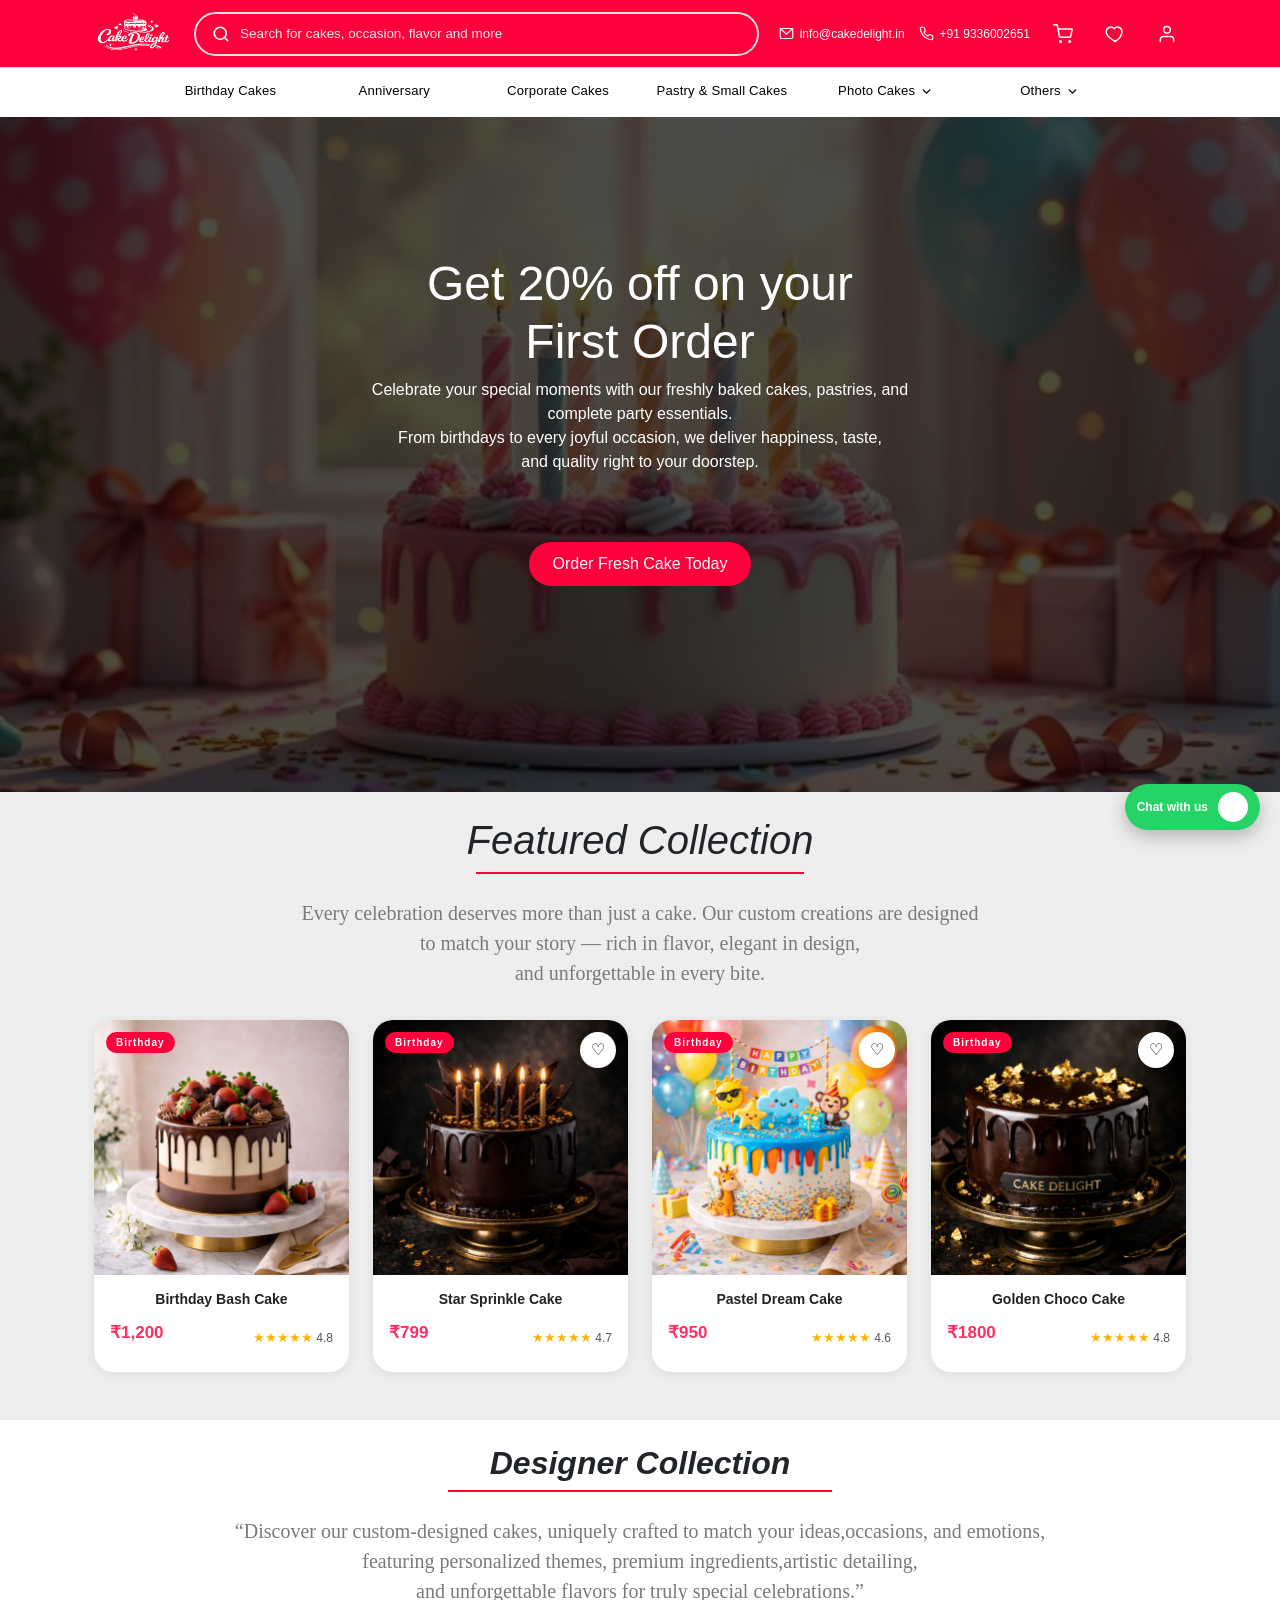
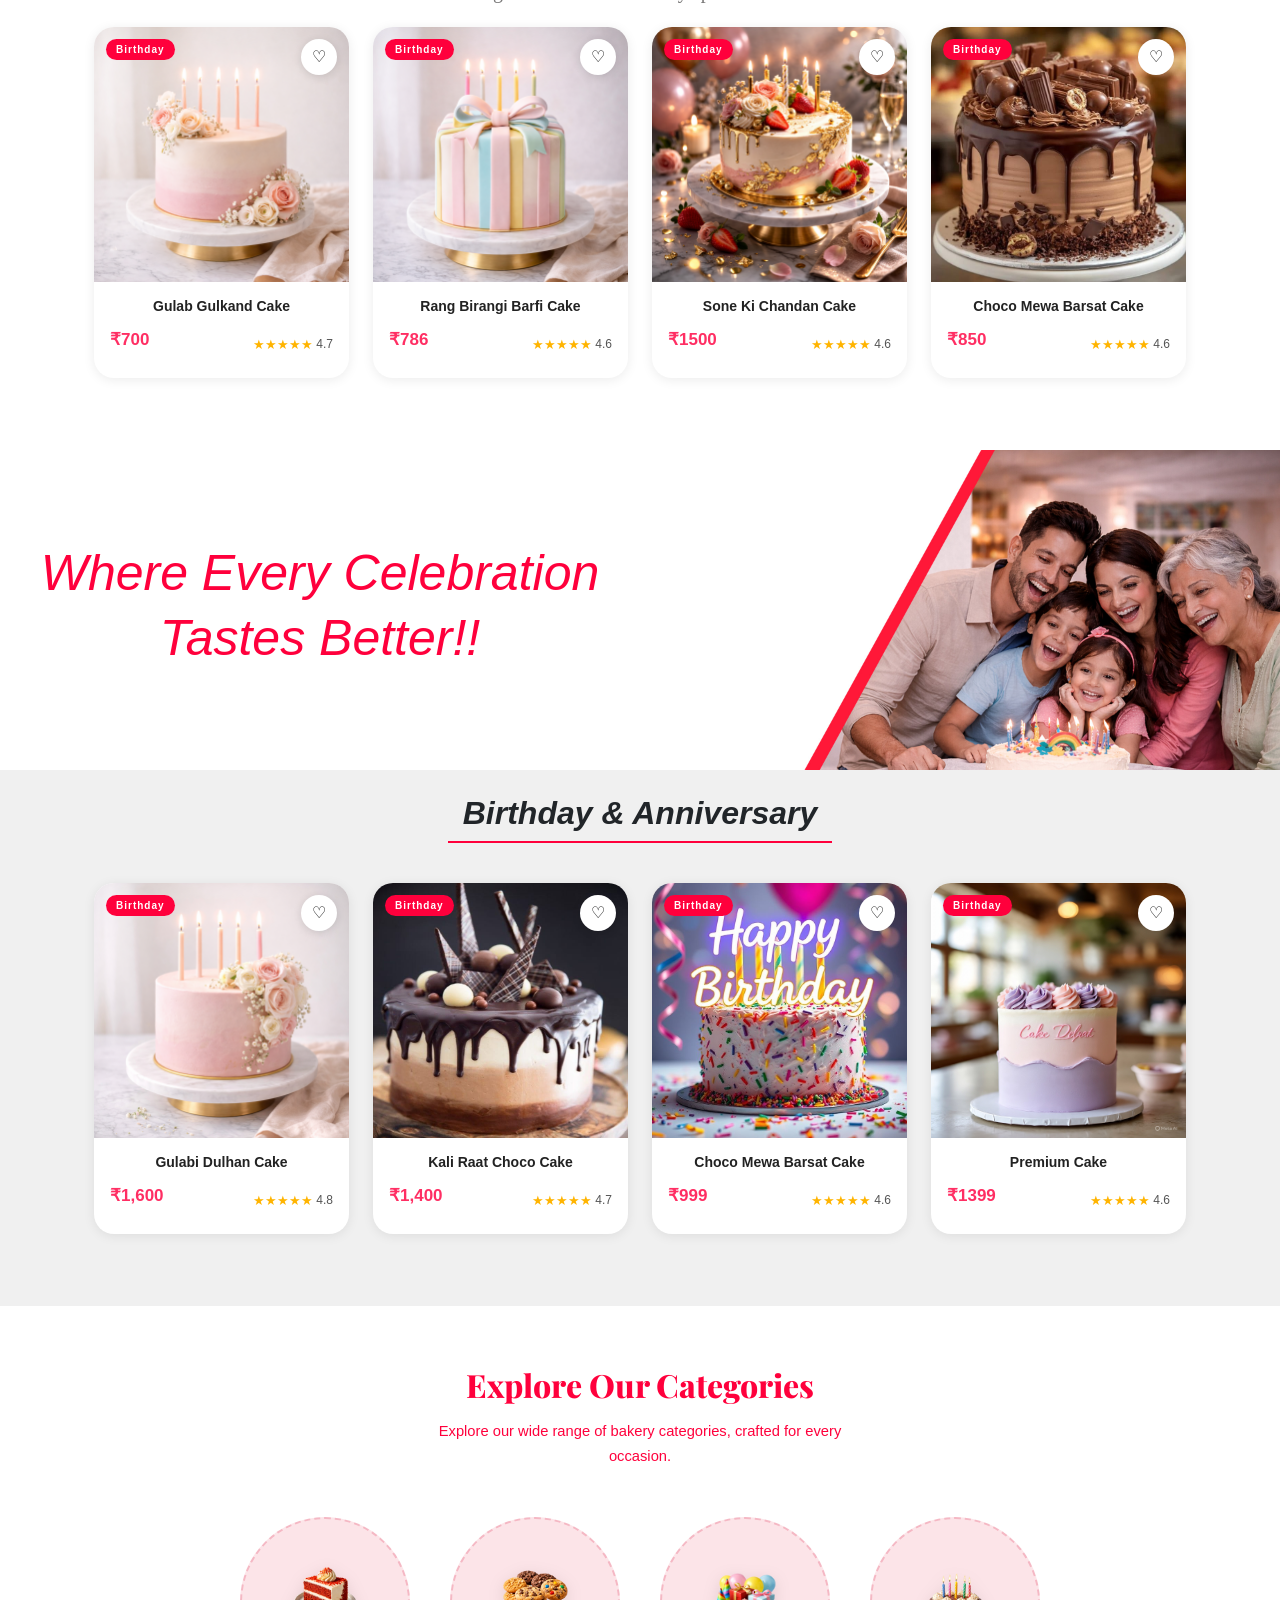
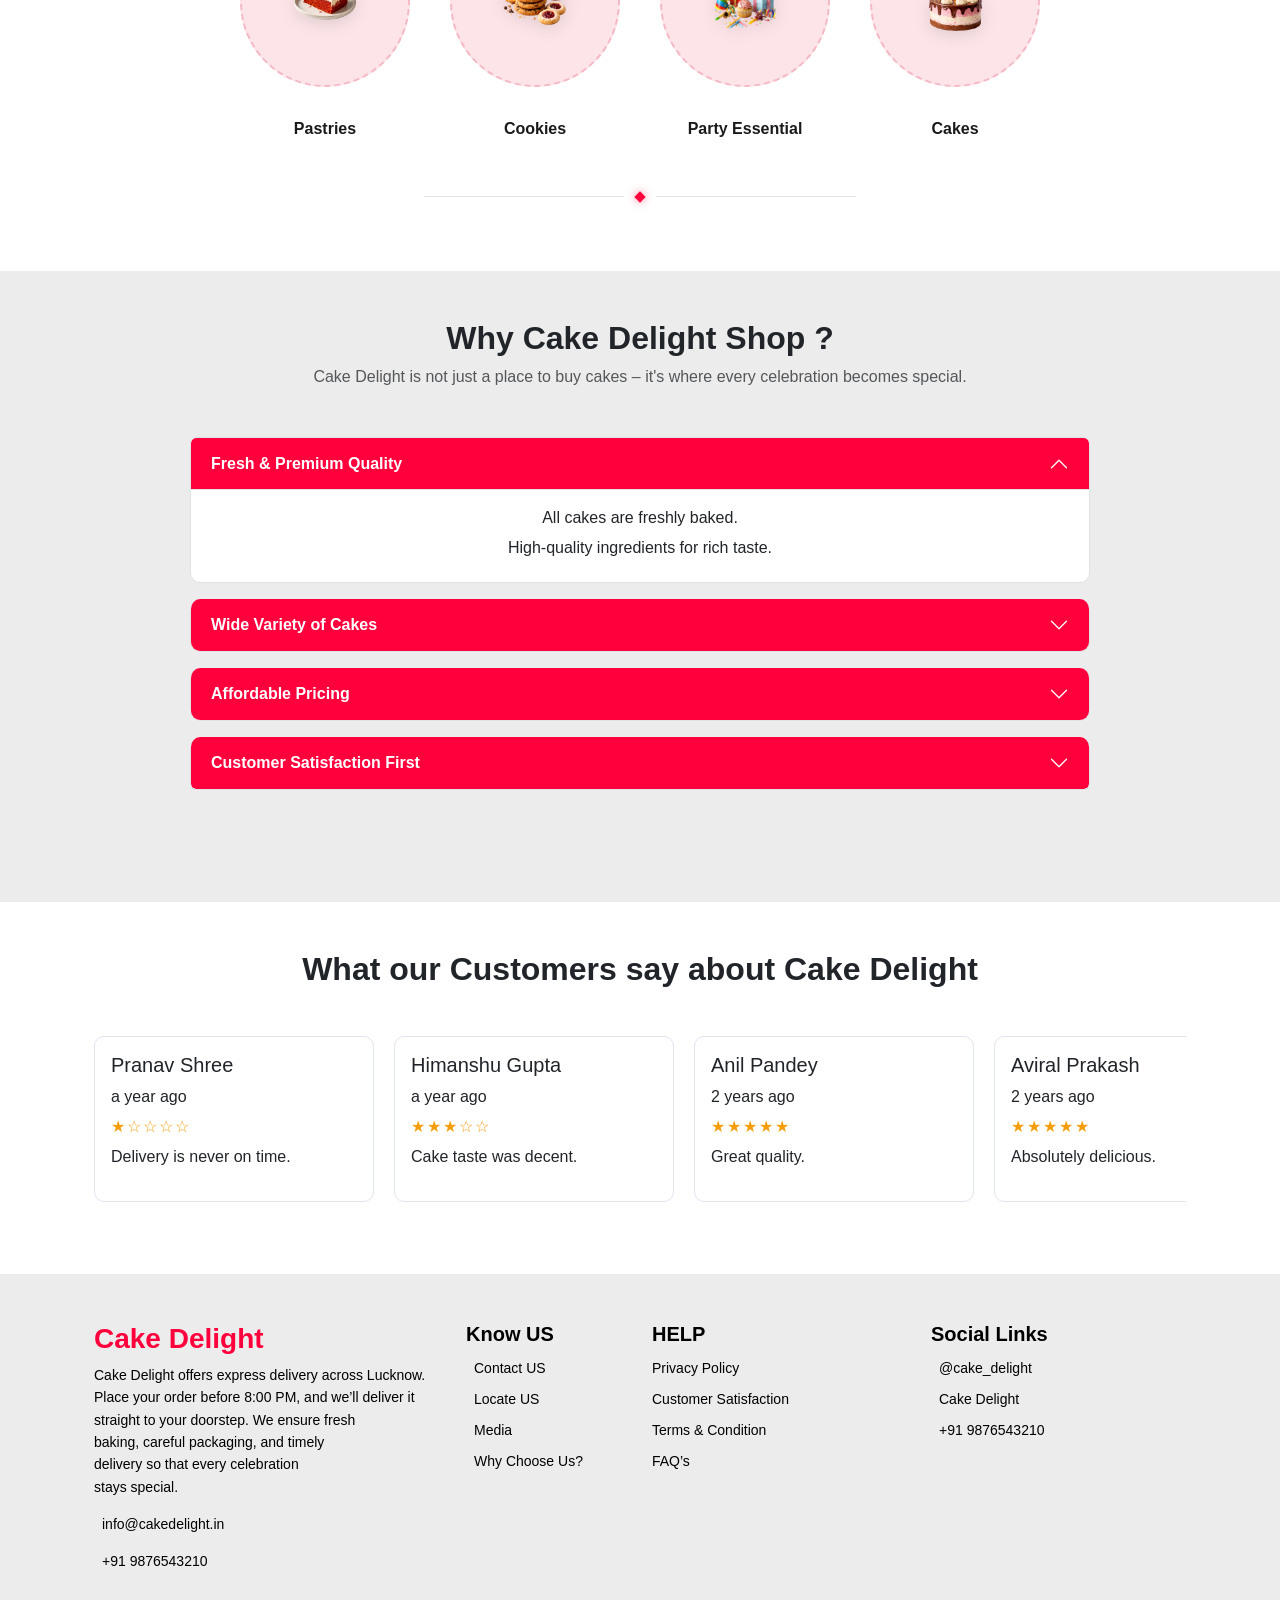
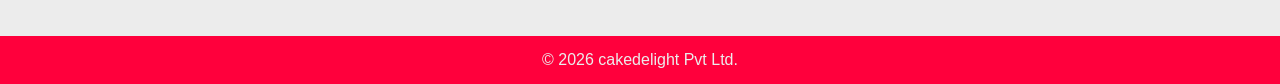
==== commit 776ea4aa: "New Features Added" ====
--- a/index.html
+++ b/index.html
@@ -20,7 +20,10 @@
 
   <link rel="stylesheet" href="./CSS/style.css">
   <link rel="stylesheet" href="./CSS/style2.css">
+  <link rel="stylesheet" href="./CSS/app-shell.css">
   <link rel="stylesheet" href="./CSS/modal.css">
+  <link rel="stylesheet" href="./CSS/wishlist.css">
+  <link rel="stylesheet" href="./CSS/order.css">
   <link rel="stylesheet" href="./CSS/birthday-cake.css">
   <link rel="preconnect" href="https://fonts.googleapis.com" />
   <link rel="preconnect" href="https://fonts.gstatic.com" crossorigin />
@@ -1235,65 +1238,21 @@
 </div>
 <div class="toast" id="toast">🛒 Added to cart!</div>
 
-<!-- ===== MOBILE ONLY UI ===== -->
-<div class="mobile-app">
-
-  <!-- HEADER -->
-  <div class="mobile-header">
-    <img src="./assets/image/logo2.png" class="logo">
-
-    <div class="icons pt-2">
-      <i class="ri-shopping-cart-line"></i>
-      <i class="ri-user-line"></i>
-      <i class="ri-menu-line"></i>
-    </div>
-  </div>
-
-  <!-- SEARCH -->
-  <div class="mobile-search" id="mobileSearch">
-    <input type="text" placeholder="Search cakes..." />
-  </div>
-
-  <!-- CATEGORY -->
-  <div class="mobile-category" id="mobileCategory">
-    <a href="birthday-cake.html" class="nav-link">Birthday Cakes</a>
-  </div>
-
-  <!-- BOTTOM NAV -->
-  <div class="mobile-bottom-nav">
-
-    <div class="nav-item" onclick="goHome()">
-      <i class="ri-home-4-line"></i>
-    </div>
-
-    <div class="nav-item" onclick="toggleCategory()">
-      <i class="ri-layout-grid-line"></i>
-    </div>
-
-    <div class="nav-item" onclick="toggleSearchBar()">
-    <i class="ri-search-line"></i>
-    </div>
-
-    <div class="nav-item" onclick="goWishlist()">
-      <i class="ri-heart-line"></i>
-    </div>
-
-  </div>
-
-</div>
+<div id="mobileShellRoot"></div>
 
 </body>
 
 <!-- Bootstrap JS -->
 <script src="./assets/bootstrap/BOOTSTRAP-JS/bootstrap.js"></script>
 <!-- Your JS -->
+<script src="./JS/filter.js"></script>
+<script src="./JS/header-safe.js"></script>
+<script src="./JS/quick-view.js"></script>
+<script src="./JS/order-routing.js"></script>
+<script src="./JS/site-shell.js"></script>
 <script src="./JS/mobileview.js"></script>
-<script src="./JS/filter.js"></script>
-<script src="./JS/header.js"></script>
-<script src="./JS/collection.js"></script>
-<script src="./JS/birthday-cake.js"></script>
+<script src="./JS/order-routing.js"></script>
+<script src="./JS/wishlist.js"></script>
 <script src="./JS/catalogue.js"></script>
 
-
-
-</html>+</html>
--- a/CSS/style.css
+++ b/CSS/style.css
@@ -881,7 +881,7 @@
 
 /*Hero Section CSS*/
 .hero-section {
-  background-image: url("/assets/image/hero.jpg");
+  background-image: url("../assets/image/hero.jpg");
   position: relative;
   min-height: 75vh;
   display: flex;
@@ -2056,6 +2056,50 @@
   .whatsapp-link {
     padding: 10px;
     border-radius: 50%;
+  }
+}
+
+/* Shared mobile clean-up for text wrapping and button alignment */
+@media (max-width: 768px) {
+  html,
+  body {
+    overflow-x: hidden;
+  }
+
+  .hero-content p br,
+  .design-para br,
+  .footer-text br {
+    display: none;
+  }
+
+  .design-para,
+  .footer-text,
+  .hero-content p {
+    font-size: 1rem;
+    line-height: 1.7;
+  }
+
+  .hero-btn a,
+  .hero-btn-icon a {
+    display: inline-flex;
+    align-items: center;
+    justify-content: center;
+    width: min(100%, 320px);
+    text-align: center;
+    line-height: 1.4;
+  }
+
+  .underline {
+    width: 120px;
+    margin-left: auto;
+    margin-right: auto;
+  }
+
+  .category-item p,
+  .cake-title,
+  .footer-list li,
+  .footer-social li {
+    word-break: break-word;
   }
 }
 
--- a/CSS/app-shell.css
+++ b/CSS/app-shell.css
@@ -0,0 +1,1034 @@
+@media (max-width: 768px) {
+  body.has-mobile-shell {
+    padding-top: 66px;
+    padding-bottom: 96px;
+  }
+
+  body.has-mobile-shell .site-header {
+    display: none !important;
+  }
+
+  body.has-mobile-shell .whatsapp-widget {
+    bottom: 104px;
+  }
+
+  body.has-mobile-shell .footer-section {
+    padding-bottom: 88px;
+  }
+}
+
+#mobileShellRoot {
+  display: none;
+}
+
+@media (max-width: 768px) {
+  #mobileShellRoot {
+    display: block;
+  }
+}
+
+.cd-mobile-shell {
+  --cd-shell-primary: #d81b4e;
+  --cd-shell-primary-dark: #b41540;
+  --cd-shell-surface: #ffffff;
+  --cd-shell-text: #1f1f28;
+  --cd-shell-muted: #6e7380;
+  --cd-shell-line: rgba(216, 27, 78, 0.12);
+  --cd-shell-shadow: 0 18px 45px rgba(32, 18, 33, 0.16);
+  font-family: "Poppins", sans-serif;
+}
+
+.cd-appbar {
+  position: fixed;
+  top: 0;
+  left: 0;
+  right: 0;
+  z-index: 1200;
+  display: flex;
+  align-items: center;
+  gap: 10px;
+  padding: 12px 14px;
+  background: rgb(255, 0, 60);
+  box-shadow: none;
+  border-bottom: 0;
+  backdrop-filter: blur(10px);
+}
+
+.cd-appbar__logo {
+  display: inline-flex;
+  align-items: center;
+  flex-shrink: 0;
+  width: 78px;
+  margin: 0;
+  transition: width 0.22s ease, opacity 0.22s ease, margin 0.22s ease;
+}
+
+.cd-appbar__logo img {
+  width: 100%;
+  height: auto;
+  display: block;
+}
+
+.cd-appbar__search {
+  flex: 1;
+  display: none;
+  align-items: center;
+  gap: 10px;
+  min-width: 0;
+  padding: 0 12px;
+  border-radius: 18px;
+  background: rgba(255, 255, 255, 0.16);
+  border: 1px solid rgba(255, 255, 255, 0.2);
+  box-shadow: inset 0 1px 0 rgba(255, 255, 255, 0.14);
+}
+
+.cd-appbar__search i {
+  color: rgba(255, 255, 255, 0.92);
+  font-size: 18px;
+}
+
+.cd-appbar__search input {
+  flex: 1;
+  min-width: 0;
+  border: 0;
+  outline: 0;
+  padding: 12px 0;
+  background: transparent;
+  color: #ffffff;
+  font-size: 14px;
+  font-weight: 500;
+}
+
+.cd-appbar__search input::-webkit-search-cancel-button {
+  -webkit-appearance: none;
+  appearance: none;
+  display: none;
+}
+
+.cd-appbar__search input::-ms-clear {
+  display: none;
+}
+
+.cd-search-clear {
+  width: 32px;
+  height: 32px;
+  border: 0;
+  border-radius: 10px;
+  display: inline-flex;
+  align-items: center;
+  justify-content: center;
+  color: #ffffff;
+  background: rgba(255, 255, 255, 0.16);
+}
+
+.cd-appbar__search input::placeholder {
+  color: rgba(255, 255, 255, 0.78);
+}
+
+.cd-appbar__actions {
+  margin-left: auto;
+  display: flex;
+  align-items: center;
+  gap: 6px;
+  flex-shrink: 0;
+}
+
+.cd-action-btn {
+  position: relative;
+  width: 42px;
+  height: 42px;
+  border: 0;
+  border-radius: 16px;
+  display: inline-flex;
+  align-items: center;
+  justify-content: center;
+  color: #ffffff;
+  background: rgba(255, 255, 255, 0.08);
+  border: 1px solid rgba(255, 255, 255, 0.14);
+  box-shadow:
+    inset 0 1px 0 rgba(255, 255, 255, 0.08),
+    0 10px 24px rgba(20, 18, 31, 0.06);
+  backdrop-filter: blur(14px);
+  transition: transform 0.18s ease, background 0.18s ease;
+}
+
+.cd-action-btn--menu {
+  flex-shrink: 0;
+}
+
+.cd-action-btn i {
+  font-size: 20px;
+}
+
+.cd-action-btn:active,
+.cd-bottom-nav__item:active,
+.cd-drawer__link:active {
+  transform: scale(0.96);
+}
+
+.cd-count-badge {
+  position: absolute;
+  top: -3px;
+  right: -3px;
+  min-width: 18px;
+  height: 18px;
+  padding: 0 5px;
+  border-radius: 999px;
+  display: none;
+  align-items: center;
+  justify-content: center;
+  font-size: 10px;
+  font-weight: 700;
+  line-height: 1;
+  color: #ffffff;
+  background: #10121a;
+  border: 2px solid #ffffff;
+}
+
+.cd-count-badge.is-visible {
+  display: inline-flex;
+}
+
+.cd-mobile-shell.is-search-open .cd-appbar__logo {
+  width: 0;
+  opacity: 0;
+  margin-right: -6px;
+  overflow: hidden;
+}
+
+.cd-mobile-shell.is-search-open .cd-appbar__search {
+  display: flex;
+}
+
+.cd-mobile-shell.is-search-open .cd-appbar__actions [data-mobile-action="cart"],
+.cd-mobile-shell.is-search-open .cd-appbar__actions [data-mobile-action="wishlist"] {
+  display: none;
+}
+
+.cd-search-panel {
+  position: fixed;
+  top: 70px;
+  left: 12px;
+  right: 12px;
+  z-index: 1185;
+  max-height: calc(100vh - 170px);
+  padding: 14px;
+  border-radius: 24px;
+  background: rgba(255, 255, 255, 0.98);
+  box-shadow: 0 20px 44px rgba(20, 18, 31, 0.16);
+  opacity: 0;
+  pointer-events: none;
+  transform: translateY(-10px);
+  transition: opacity 0.2s ease, transform 0.2s ease;
+  overflow: auto;
+}
+
+.cd-mobile-shell.is-search-open .cd-search-panel {
+  opacity: 1;
+  pointer-events: auto;
+  transform: translateY(0);
+}
+
+.cd-search-panel__head {
+  margin-bottom: 12px;
+}
+
+.cd-search-panel__head strong {
+  display: block;
+  margin-bottom: 4px;
+  color: var(--cd-shell-text);
+  font-size: 15px;
+}
+
+.cd-search-panel__head p {
+  margin: 0;
+  color: var(--cd-shell-muted);
+  font-size: 12px;
+  line-height: 1.5;
+}
+
+.cd-search-results {
+  display: grid;
+  gap: 10px;
+}
+
+.cd-search-result {
+  display: grid;
+  grid-template-columns: 56px minmax(0, 1fr) auto;
+  gap: 12px;
+  align-items: center;
+  padding: 10px;
+  border-radius: 18px;
+  background: #fff8fb;
+  border: 1px solid rgba(216, 27, 78, 0.08);
+}
+
+.cd-search-result img {
+  width: 56px;
+  height: 56px;
+  object-fit: cover;
+  border-radius: 14px;
+  background: #fff0f4;
+}
+
+.cd-search-result__body {
+  min-width: 0;
+}
+
+.cd-search-result__body strong {
+  display: block;
+  color: var(--cd-shell-text);
+  font-size: 14px;
+}
+
+.cd-search-result__body span {
+  display: block;
+  margin-top: 4px;
+  color: var(--cd-shell-muted);
+  font-size: 12px;
+}
+
+.cd-search-result b {
+  color: var(--cd-shell-primary);
+  font-size: 13px;
+}
+
+.cd-drawer-scrim {
+  position: fixed;
+  inset: 0;
+  z-index: 1180;
+  opacity: 0;
+  visibility: hidden;
+  background: rgba(16, 18, 26, 0.34);
+  transition: opacity 0.2s ease, visibility 0.2s ease;
+}
+
+.cd-drawer {
+  position: fixed;
+  top: 0;
+  right: 0;
+  z-index: 1190;
+  width: min(340px, 88vw);
+  height: 100vh;
+  padding: 18px 18px 26px;
+  background: rgba(255, 255, 255, 0.92);
+  box-shadow: var(--cd-shell-shadow);
+  backdrop-filter: blur(18px);
+  transform: translateX(100%);
+  transition: transform 0.24s ease;
+  display: flex;
+  flex-direction: column;
+  gap: 12px;
+}
+
+.cd-drawer__header {
+  display: flex;
+  align-items: flex-start;
+  justify-content: space-between;
+  gap: 12px;
+}
+
+.cd-drawer__header h3 {
+  margin: 0;
+  color: var(--cd-shell-text);
+  font-size: 20px;
+  font-weight: 700;
+}
+
+.cd-drawer__header p {
+  margin: 6px 0 0;
+  color: var(--cd-shell-muted);
+  font-size: 12px;
+  line-height: 1.5;
+}
+
+.cd-drawer__close {
+  width: 38px;
+  height: 38px;
+  border: 0;
+  border-radius: 12px;
+  display: inline-flex;
+  align-items: center;
+  justify-content: center;
+  color: var(--cd-shell-text);
+  background: rgba(216, 27, 78, 0.08);
+}
+
+.cd-drawer__links {
+  display: grid;
+  gap: 0;
+  margin-top: 4px;
+}
+
+.cd-drawer__link {
+  display: flex;
+  align-items: center;
+  justify-content: space-between;
+  gap: 12px;
+  width: 100%;
+  padding: 13px 8px;
+  border-radius: 0;
+  border: 0;
+  text-align: left;
+  color: var(--cd-shell-text);
+  background: transparent;
+  border-bottom: 1px solid rgba(31, 31, 40, 0.08);
+  box-shadow: none;
+}
+
+.cd-drawer__link i:first-child {
+  width: 24px;
+  font-size: 18px;
+  color: var(--cd-shell-primary);
+}
+
+.cd-drawer__link span {
+  margin-right: auto;
+  font-size: 15px;
+  font-weight: 500;
+  white-space: normal;
+  line-height: 1.4;
+}
+
+.cd-drawer__link i:last-child {
+  font-size: 17px;
+  color: #9ba1ae;
+}
+
+.cd-drawer__footer {
+  margin-top: auto;
+  padding: 14px 0 0;
+  border-radius: 0;
+  background: transparent;
+  border-top: 1px solid rgba(31, 31, 40, 0.08);
+  color: var(--cd-shell-text);
+}
+
+.cd-drawer__footer strong {
+  display: block;
+  margin-bottom: 4px;
+  font-size: 14px;
+}
+
+.cd-drawer__footer p {
+  margin: 0;
+  color: var(--cd-shell-muted);
+  font-size: 12px;
+  line-height: 1.5;
+}
+
+.cd-mobile-shell.is-drawer-open .cd-drawer-scrim {
+  opacity: 1;
+  visibility: visible;
+}
+
+.cd-mobile-shell.is-drawer-open .cd-drawer {
+  transform: translateX(0);
+}
+
+.cd-bottom-nav {
+  position: fixed;
+  left: 14px;
+  right: 14px;
+  bottom: 14px;
+  z-index: 1200;
+  display: grid;
+  grid-template-columns: repeat(4, minmax(0, 1fr));
+  gap: 6px;
+  padding: 8px;
+  border-radius: 24px;
+  background: rgba(255, 255, 255, 0.96);
+  box-shadow: 0 22px 44px rgba(20, 18, 31, 0.18);
+  backdrop-filter: blur(12px);
+}
+
+.cd-bottom-nav__item {
+  border: 0;
+  background: transparent;
+  border-radius: 18px;
+  padding: 4px 0 8px;
+  display: flex;
+  flex-direction: column;
+  align-items: center;
+  gap: 2px;
+  color: #5d6370;
+  font-size: 11px;
+  font-weight: 600;
+}
+
+.cd-bottom-nav__item i{
+  font-size: 20px;
+}
+
+
+.cd-bottom-nav__item.is-active {
+  color: var(--cd-shell-primary);
+  background: rgba(216, 27, 78, 0.08);
+}
+
+.cd-app-toast {
+  position: fixed;
+  left: 50%;
+  bottom: 102px;
+  z-index: 1250;
+  transform: translate(-50%, 14px);
+  opacity: 0;
+  pointer-events: none;
+  padding: 11px 16px;
+  border-radius: 999px;
+  background: rgba(16, 18, 26, 0.92);
+  color: #ffffff;
+  font-size: 13px;
+  font-weight: 600;
+  box-shadow: 0 14px 32px rgba(16, 18, 26, 0.24);
+  transition: opacity 0.2s ease, transform 0.2s ease;
+}
+
+.cd-app-toast.is-visible {
+  opacity: 1;
+  transform: translate(-50%, 0);
+}
+
+.cd-search-empty {
+  width: 100%;
+  margin-top: 4px;
+  padding: 14px;
+  border-radius: 20px;
+  text-align: center;
+  background: rgba(255, 245, 248, 0.95);
+  color: #7b3147;
+  font-size: 14px;
+  font-weight: 600;
+  border: 1px solid rgba(216, 27, 78, 0.1);
+}
+
+@media (max-width: 420px) {
+  .cd-search-result {
+    grid-template-columns: 48px minmax(0, 1fr);
+  }
+
+  .cd-search-result b {
+    grid-column: 2;
+  }
+}
+
+.cd-wishlist-section,
+.cd-account-section,
+.cd-category-section {
+  padding: 0px 18px 40px;
+}
+
+.cd-page-hero {
+  padding: 24px 22px;
+  border-radius: 28px;
+  color: #ffffff;
+  background:
+    radial-gradient(circle at top right, rgba(255, 255, 255, 0.26), transparent 28%),
+    linear-gradient(140deg, #d81b4e 0%, #ff7397 100%);
+  box-shadow: 0 20px 40px rgba(216, 27, 78, 0.22);
+}
+
+.cd-page-hero h1 {
+  margin: 0 0 8px;
+  font-size: 28px;
+  font-weight: 700;
+}
+
+.cd-page-hero p {
+  margin: 0;
+  max-width: 540px;
+  color: rgba(255, 255, 255, 0.9);
+  font-size: 14px;
+  line-height: 1.7;
+}
+
+.cd-section-heading {
+  display: flex;
+  align-items: center;
+  justify-content: space-between;
+  gap: 12px;
+  margin: 24px 0 16px;
+}
+
+.cd-section-heading h2 {
+  margin: 0;
+  color: var(--cd-shell-text);
+  font-size: 20px;
+  font-weight: 700;
+}
+
+.cd-section-heading p {
+  margin: 4px 0 0;
+  color: var(--cd-shell-muted);
+  font-size: 13px;
+}
+
+.cd-action-chip {
+  display: inline-flex;
+  align-items: center;
+  flex-direction: row !important;
+  flex: 0 0 auto;
+  gap: 6px;
+  padding: 10px 14px;
+  border-radius: 999px;
+  background: #fff3f7;
+  color: var(--cd-shell-primary);
+  font-size: 12px;
+  font-weight: 700;
+  white-space: nowrap;
+  flex-wrap: nowrap;
+  min-width: max-content;
+  flex-shrink: 0;
+}
+
+.cd-action-chip i {
+  flex-shrink: 0;
+}
+
+.cd-grid {
+  display: grid;
+  gap: 14px;
+}
+
+.cd-grid--two {
+  grid-template-columns: repeat(auto-fit, minmax(150px, 1fr));
+}
+
+.cd-panel-card {
+  position: relative;
+  display: block;
+  padding: 18px;
+  border-radius: 24px;
+  background: #ffffff;
+  border: 1px solid rgba(216, 27, 78, 0.09);
+  box-shadow: 0 16px 34px rgba(216, 27, 78, 0.08);
+  text-decoration: none;
+}
+
+.cd-panel-card__icon {
+  width: 48px;
+  height: 48px;
+  border-radius: 16px;
+  display: inline-flex;
+  align-items: center;
+  justify-content: center;
+  margin-bottom: 14px;
+  background: linear-gradient(135deg, #ffe3eb, #fff6f8);
+  color: var(--cd-shell-primary);
+  font-size: 22px;
+}
+
+.cd-panel-card h3 {
+  margin: 0 0 8px;
+  color: var(--cd-shell-text);
+  font-size: 17px;
+  font-weight: 700;
+}
+
+.cd-panel-card p {
+  margin: 0 0 16px;
+  color: var(--cd-shell-muted);
+  font-size: 13px;
+  line-height: 1.6;
+}
+
+.cd-grid>a{
+  color: #10121a !important;
+}
+
+.cd-panel-card__link {
+  display: inline-flex;
+  align-items: center;
+  gap: 6px;
+  color: var(--cd-shell-primary);
+  font-size: 13px;
+  font-weight: 700;
+}
+
+.cd-wishlist-grid {
+  display: grid;
+  gap: 14px;
+}
+
+.cd-wishlist-card {
+  display: grid;
+  grid-template-columns: 84px minmax(0, 1fr);
+  gap: 14px;
+  align-items: stretch;
+  padding: 14px;
+  border-radius: 24px;
+  background: #ffffff;
+  border: 1px solid rgba(216, 27, 78, 0.09);
+  box-shadow: 0 16px 32px rgba(216, 27, 78, 0.08);
+}
+
+.cd-wishlist-card img {
+  width: 100%;
+  height: 100%;
+  min-height: 88px;
+  object-fit: cover;
+  border-radius: 18px;
+  background: #fff4f7;
+}
+
+.cd-wishlist-card__body {
+  min-width: 0;
+}
+
+.cd-wishlist-card__title {
+  margin: 0 0 8px;
+  color: var(--cd-shell-text);
+  font-size: 16px;
+  font-weight: 700;
+}
+
+.cd-wishlist-card__meta {
+  margin: 0 0 12px;
+  color: var(--cd-shell-muted);
+  font-size: 13px;
+  line-height: 1.5;
+}
+
+.cd-wishlist-card__actions {
+  display: flex;
+  flex-wrap: wrap;
+  gap: 8px;
+}
+
+.cd-pill-btn {
+  border: 0;
+  border-radius: 999px;
+  padding: 10px 14px;
+  font-size: 12px;
+  font-weight: 700;
+}
+
+.cd-pill-btn--primary {
+  color: #ffffff;
+  background: linear-gradient(135deg, var(--cd-shell-primary), #ff6b91);
+}
+
+.cd-pill-btn--ghost {
+  color: var(--cd-shell-text);
+  background: #ffffff;
+  border: 1px solid rgba(216, 27, 78, 0.1);
+}
+
+.cd-pill-btn--secondary {
+  color: var(--cd-shell-primary);
+  background: #fff3f7;
+}
+
+.cd-empty-state {
+  padding: 28px 22px;
+  border-radius: 24px;
+  text-align: center;
+  background: #fffafc;
+  border: 1px dashed rgba(216, 27, 78, 0.2);
+}
+
+.cd-empty-state i {
+  font-size: 38px;
+  color: var(--cd-shell-primary);
+}
+
+.cd-empty-state h3 {
+  margin: 12px 0 8px;
+  color: var(--cd-shell-text);
+  font-size: 18px;
+}
+
+.cd-empty-state p {
+  margin: 0;
+  color: var(--cd-shell-muted);
+  font-size: 14px;
+  line-height: 1.7;
+}
+
+.cd-account-list {
+  display: grid;
+  gap: 12px;
+}
+
+.cd-account-row {
+  display: flex;
+  align-items: center;
+  gap: 14px;
+  padding: 16px;
+  border-radius: 22px;
+  background: #ffffff;
+  border: 1px solid rgba(216, 27, 78, 0.09);
+  box-shadow: 0 16px 30px rgba(216, 27, 78, 0.08);
+  text-decoration: none;
+  color: black;
+}
+
+.cd-account-row__icon {
+  width: 46px;
+  height: 46px;
+  border-radius: 16px;
+  display: inline-flex;
+  align-items: center;
+  justify-content: center;
+  background: #fff3f7;
+  color: var(--cd-shell-primary);
+  font-size: 21px;
+  flex-shrink: 0;
+}
+
+.cd-account-row__content {
+  min-width: 0;
+}
+
+.cd-account-row__content h3 {
+  margin: 0 0 4px;
+  font-size: 15px;
+  color: var(--cd-shell-text);
+  font-weight: 700;
+}
+
+.cd-account-row__content p {
+  margin: 0;
+  color: var(--cd-shell-muted);
+  font-size: 12px;
+}
+
+.cd-account-row__arrow {
+  margin-left: auto;
+  color: #a6acb7;
+  font-size: 18px;
+}
+
+.cd-desktop-search-open {
+  overflow: hidden;
+}
+
+.cd-desktop-search-layer {
+  --cd-desktop-search-top: 118px;
+  position: fixed;
+  inset: var(--cd-desktop-search-top) 0 0;
+  z-index: 1400;
+  opacity: 0;
+  pointer-events: none;
+  transition: opacity 0.18s ease;
+}
+
+.cd-desktop-search-layer.is-visible {
+  opacity: 1;
+  pointer-events: auto;
+}
+
+.cd-desktop-search-layer__scrim {
+  position: absolute;
+  inset: 0;
+  background: rgba(18, 12, 18, 0.46);
+  backdrop-filter: blur(10px);
+}
+
+.cd-desktop-search-panel {
+  position: relative;
+  z-index: 1;
+  width: min(1180px, calc(100% - 40px));
+  max-height: calc(100vh - var(--cd-desktop-search-top) - 26px);
+  margin: 18px auto 0;
+  padding: 24px;
+  overflow: auto;
+  border-radius: 30px;
+  background: rgba(255, 252, 253, 0.96);
+  border: 1px solid rgba(216, 27, 78, 0.12);
+  box-shadow: 0 30px 70px rgba(42, 18, 28, 0.24);
+}
+
+.cd-desktop-search-panel__head {
+  display: flex;
+  align-items: flex-start;
+  justify-content: space-between;
+  gap: 18px;
+  margin-bottom: 10px;
+}
+
+.cd-desktop-search-panel__eyebrow {
+  margin: 0 0 8px;
+  color: #d81b4e;
+  font-size: 0.8rem;
+  font-weight: 700;
+  letter-spacing: 0.08em;
+  text-transform: uppercase;
+}
+
+.cd-desktop-search-panel__head h2 {
+  margin: 0;
+  color: #1e1016;
+  font-size: 1.8rem;
+}
+
+.cd-desktop-search-panel__close {
+  width: 44px;
+  height: 44px;
+  border: 0;
+  border-radius: 16px;
+  display: inline-flex;
+  align-items: center;
+  justify-content: center;
+  background: #fff1f5;
+  color: #d81b4e;
+  font-size: 1.2rem;
+  flex-shrink: 0;
+}
+
+.cd-desktop-search-panel__status {
+  margin: 0 0 20px;
+  color: #725863;
+  line-height: 1.7;
+}
+
+.cd-desktop-search-grid,
+.cd-desktop-search-suggestions {
+  display: grid;
+  grid-template-columns: repeat(3, minmax(0, 1fr));
+  gap: 16px;
+}
+
+.cd-desktop-search-card {
+  display: grid;
+  grid-template-columns: 104px minmax(0, 1fr);
+  gap: 14px;
+  padding: 14px;
+  cursor: pointer;
+  border-radius: 24px;
+  background: linear-gradient(180deg, #ffffff 0%, #fff7fa 100%);
+  border: 1px solid rgba(216, 27, 78, 0.1);
+}
+
+.cd-desktop-search-card__image {
+  width: 100%;
+  height: 104px;
+  object-fit: cover;
+  border-radius: 18px;
+  background: #fff3f6;
+}
+
+.cd-desktop-search-card__body {
+  min-width: 0;
+}
+
+.cd-desktop-search-card__category {
+  display: inline-flex;
+  margin-bottom: 8px;
+  padding: 5px 10px;
+  border-radius: 999px;
+  background: rgba(216, 27, 78, 0.08);
+  color: #d81b4e;
+  font-size: 0.72rem;
+  font-weight: 700;
+  letter-spacing: 0.05em;
+  text-transform: uppercase;
+}
+
+.cd-desktop-search-card__body h3 {
+  margin: 0 0 6px;
+  color: #1e1016;
+  font-size: 1rem;
+}
+
+.cd-desktop-search-card__body p {
+  margin: 0;
+  color: #725863;
+  font-size: 0.92rem;
+  line-height: 1.6;
+}
+
+.cd-desktop-search-card__footer {
+  display: flex;
+  align-items: center;
+  justify-content: space-between;
+  gap: 12px;
+  margin-top: 14px;
+}
+
+.cd-desktop-search-card__footer strong {
+  color: #d81b4e;
+  font-size: 1rem;
+}
+
+.cd-desktop-search-card__cta,
+.cd-desktop-search-empty__link {
+  display: inline-flex;
+  align-items: center;
+  justify-content: center;
+  border-radius: 999px;
+  padding: 11px 16px;
+  font-weight: 700;
+}
+
+.cd-desktop-search-card__cta,
+.cd-desktop-search-empty__link {
+  background: linear-gradient(135deg, #d81b4e 0%, #ff6a8f 100%);
+  color: #ffffff;
+}
+
+.cd-desktop-search-empty {
+  display: grid;
+  grid-template-columns: minmax(0, 0.9fr) minmax(0, 1.1fr);
+  gap: 20px;
+  align-items: start;
+}
+
+.cd-desktop-search-empty__copy {
+  padding: 24px;
+  border-radius: 26px;
+  background: linear-gradient(180deg, #fff8fb 0%, #ffffff 100%);
+  border: 1px solid rgba(216, 27, 78, 0.11);
+}
+
+.cd-desktop-search-empty__copy h3 {
+  margin: 0 0 10px;
+  color: #1e1016;
+  font-size: 1.4rem;
+}
+
+.cd-desktop-search-empty__copy p {
+  margin: 0;
+  color: #725863;
+  line-height: 1.7;
+}
+
+.cd-desktop-search-empty__actions {
+  display: flex;
+  gap: 12px;
+  flex-wrap: wrap;
+  margin-top: 18px;
+}
+
+.cd-desktop-search-empty__link--ghost {
+  background: #fff1f5;
+  color: #d81b4e;
+}
+
+@media (max-width: 1100px) {
+  .cd-desktop-search-grid,
+  .cd-desktop-search-suggestions {
+    grid-template-columns: repeat(2, minmax(0, 1fr));
+  }
+
+  .cd-desktop-search-empty {
+    grid-template-columns: 1fr;
+  }
+}
+
+@media (max-width: 768px) {
+  .cd-desktop-search-layer {
+    display: none !important;
+  }
+}
+
+@media (min-width: 769px) {
+  #mobileShellRoot,
+  .cd-appbar,
+  .cd-bottom-nav,
+  .cd-drawer,
+  .cd-drawer-scrim,
+  .cd-app-toast {
+    display: none !important;
+  }
+}
--- a/CSS/wishlist.css
+++ b/CSS/wishlist.css
@@ -0,0 +1,80 @@
+body{
+    background:#eee;
+    font-family: 'Poppins', sans-serif;
+}
+
+/* title */
+.wishlist-title{
+    text-align:center;
+    font-size:32px;
+    font-weight:700;
+    margin:20px 0;
+}
+
+/* card */
+.wish-card{
+    background:#ff003c;
+    border-radius:20px;
+    padding:15px;
+    display:flex;
+    align-items:center;
+    gap:15px;
+    margin:15px;
+    color:#fff;
+    box-shadow:0 6px 15px rgba(0,0,0,0.15);
+}
+
+.wish-card{
+    animation: infinite 10s;
+}
+
+/* image */
+.wish-card img{
+    width:70px;
+    height:70px;
+    object-fit:cover;
+    border-radius:15px;
+}
+
+/* text */
+.wish-content h3{
+    margin:0;
+    font-size:22px;
+    font-weight:700;
+}
+
+.wish-content p{
+    margin:5px 0 0;
+    font-size:14px;
+    opacity:.9;
+}
+
+/* mobile spacing bottom nav */
+.wishlist-page{
+    padding-bottom:90px;
+}
+
+
+/* INITIAL STATE */
+.wish-card {
+    opacity: 0;
+    transform: translateY(60px) scale(0.95);
+    filter: blur(6px);
+    transition: 
+        transform 0.7s cubic-bezier(0.22, 1, 0.36, 1),
+        opacity 0.7s ease,
+        filter 0.7s ease;
+}
+
+/* WHEN VISIBLE */
+.wish-card.show {
+    opacity: 1;
+    transform: translateY(0) scale(1);
+    filter: blur(0);
+}
+
+/* SUBTLE HOVER (extra premium feel) */
+.wish-card:hover {
+    transform: translateY(-5px) scale(1.02);
+    box-shadow: 0 10px 25px rgba(0,0,0,0.2);
+}
--- a/CSS/order.css
+++ b/CSS/order.css
@@ -0,0 +1,322 @@
+
+.order-page-main {
+  background:
+    radial-gradient(circle at top right, rgba(255, 0, 60, 0.08), transparent 22%),
+    linear-gradient(180deg, #fff8fb 0%, #fff4f6 100%);
+  min-height: calc(100vh - 120px);
+  padding-bottom: 64px;
+}
+
+.order-hero {
+  padding: 40px 0 18px;
+}
+
+.order-hero__content {
+  display: flex;
+  align-items: flex-end;
+  justify-content: space-between;
+  gap: 24px;
+}
+
+.order-hero__eyebrow {
+  margin: 0 0 10px;
+  color: rgb(255, 0, 60);
+  font-size: 0.82rem;
+  font-weight: 700;
+  letter-spacing: 0.08em;
+  text-transform: uppercase;
+}
+
+.order-hero h1 {
+  margin: 0 0 10px;
+  color: #1f1117;
+  font-size: clamp(2rem, 4vw, 3rem);
+}
+
+.order-hero p {
+  margin: 0;
+  max-width: 640px;
+  color: #6f4e5a;
+  line-height: 1.7;
+}
+
+.order-hero__link {
+  display: inline-flex;
+  align-items: center;
+  justify-content: center;
+  min-width: 170px;
+  padding: 14px 22px;
+  border-radius: 999px;
+  background: #fff;
+  color: rgb(255, 0, 60);
+  font-weight: 700;
+  border: 1px solid rgba(255, 0, 60, 0.12);
+  box-shadow: 0 16px 32px rgba(88, 28, 46, 0.08);
+}
+
+.order-layout {
+  display: grid;
+  grid-template-columns: minmax(0, 1.05fr) minmax(0, 1.15fr);
+  gap: 28px;
+  align-items: start;
+}
+
+.order-product-card,
+.order-form-panel {
+  background: rgba(255, 255, 255, 0.94);
+  border: 1px solid rgba(255, 0, 60, 0.08);
+  box-shadow: 0 24px 46px rgba(88, 28, 46, 0.09);
+  backdrop-filter: blur(12px);
+}
+
+.order-product-card {
+  border-radius: 28px;
+  overflow: hidden;
+}
+
+.order-product-card__media {
+  padding: 24px 24px 0;
+}
+
+.order-product-card__media img {
+  width: 100%;
+  aspect-ratio: 1 / 1;
+  object-fit: cover;
+  border-radius: 24px;
+  background: #fff2f6;
+}
+
+.order-product-card__body {
+  padding: 22px 24px 24px;
+}
+
+.order-product-card__tag {
+  margin: 0 0 10px;
+  color: rgb(255, 0, 60);
+  font-size: 0.8rem;
+  font-weight: 700;
+  letter-spacing: 0.08em;
+  text-transform: uppercase;
+}
+
+.order-product-card__body h2 {
+  margin: 0 0 10px;
+  color: #1f1117;
+  font-size: 1.65rem;
+}
+
+.order-product-card__text {
+  margin: 0 0 18px;
+  color: #6f4e5a;
+  line-height: 1.7;
+}
+
+.order-price-chip {
+  display: inline-flex;
+  margin-bottom: 18px;
+  padding: 12px 18px;
+  border-radius: 999px;
+  background: linear-gradient(135deg, rgb(255, 0, 60), #ff7a9d);
+  color: #fff;
+  font-size: 1.05rem;
+  font-weight: 700;
+  box-shadow: 0 16px 28px rgba(255, 0, 60, 0.18);
+}
+
+.order-benefits {
+  margin: 0;
+  padding-left: 18px;
+  color: #432730;
+  line-height: 1.8;
+}
+
+.order-form-panel {
+  padding: 24px;
+  border-radius: 28px;
+}
+
+.order-form-panel__head {
+  display: flex;
+  align-items: flex-start;
+  justify-content: space-between;
+  gap: 16px;
+  margin-bottom: 20px;
+}
+
+.order-form-panel__eyebrow {
+  margin: 0 0 8px;
+  color: rgb(255, 0, 60);
+  font-size: 0.78rem;
+  font-weight: 700;
+  letter-spacing: 0.08em;
+  text-transform: uppercase;
+}
+
+.order-form-panel__head h2 {
+  margin: 0;
+  color: #1f1117;
+  font-size: 1.45rem;
+}
+
+.order-form-panel__summary {
+  min-width: 180px;
+  padding: 14px 16px;
+  border-radius: 20px;
+  background: linear-gradient(135deg, #fff1f5, #fff8fa);
+  text-align: right;
+}
+
+.order-form-panel__summary strong {
+  display: block;
+  color: rgb(255, 0, 60);
+  font-size: 1.25rem;
+}
+
+.order-form-panel__summary span {
+  color: #7d5b67;
+  font-size: 0.9rem;
+}
+
+.order-form-grid {
+  display: grid;
+  grid-template-columns: repeat(2, minmax(0, 1fr));
+  gap: 16px;
+}
+
+.order-field {
+  display: grid;
+  gap: 8px;
+}
+
+.order-field--full {
+  grid-column: 1 / -1;
+}
+
+.order-field span {
+  color: #432730;
+  font-size: 0.92rem;
+  font-weight: 600;
+}
+
+.order-field select,
+.order-field input,
+.order-field textarea {
+  width: 100%;
+  border: 1px solid rgba(255, 0, 60, 0.12);
+  border-radius: 18px;
+  padding: 13px 14px;
+  background: #fff;
+  color: #1f1117;
+  font: inherit;
+  outline: none;
+  transition: border-color 0.2s ease, box-shadow 0.2s ease;
+}
+
+.order-field select:focus,
+.order-field input:focus,
+.order-field textarea:focus {
+  border-color: rgba(255, 0, 60, 0.5);
+  box-shadow: 0 0 0 4px rgba(255, 0, 60, 0.08);
+}
+
+.order-field textarea {
+  resize: vertical;
+  min-height: 120px;
+}
+
+.order-note-card {
+  margin-top: 20px;
+  padding: 16px 18px;
+  border-radius: 22px;
+  background: linear-gradient(135deg, #fff1f4, #fffafc);
+}
+
+.order-note-card strong {
+  display: block;
+  margin-bottom: 6px;
+  color: #1f1117;
+}
+
+.order-note-card p {
+  margin: 0;
+  color: #6f4e5a;
+  line-height: 1.6;
+}
+
+.order-actions {
+  display: flex;
+  gap: 12px;
+  margin-top: 22px;
+}
+
+.order-btn-primary,
+.order-btn-secondary {
+  flex: 1;
+  border: 0;
+  border-radius: 999px;
+  padding: 15px 18px;
+  font-weight: 700;
+}
+
+.order-btn-primary {
+  background: linear-gradient(135deg, rgb(255, 0, 60), #ff6a8f);
+  color: #fff;
+  box-shadow: 0 16px 30px rgba(255, 0, 60, 0.22);
+}
+
+.order-btn-secondary {
+  background: #fff2f6;
+  color: rgb(255, 0, 60);
+}
+
+@media (max-width: 992px) {
+  .order-layout {
+    grid-template-columns: 1fr;
+  }
+}
+
+@media (max-width: 768px) {
+  .order-page-main {
+    padding-bottom: 110px;
+  }
+
+  .order-hero__content {
+    flex-direction: column;
+    align-items: flex-start;
+  }
+
+  .order-hero__link {
+    width: 100%;
+  }
+
+  .order-form-panel,
+  .order-product-card {
+    border-radius: 24px;
+  }
+
+  .order-form-grid {
+    grid-template-columns: 1fr;
+  }
+
+  .order-form-panel__head {
+    flex-direction: column;
+  }
+
+  .order-form-panel__summary {
+    width: 100%;
+    text-align: left;
+  }
+}
+
+@media (max-width: 576px) {
+  .order-product-card__media,
+  .order-product-card__body,
+  .order-form-panel {
+    padding-left: 18px;
+    padding-right: 18px;
+  }
+
+  .order-actions {
+    flex-direction: column;
+  }
+}
--- a/CSS/birthday-cake.css
+++ b/CSS/birthday-cake.css
@@ -577,3 +577,31 @@
   .modal-order-row { flex-direction: column; align-items: stretch; }
   .btn-order-now, .btn-whatsapp { width: 100%; justify-content: center; }
 }
+
+@media (max-width: 576px) {
+  .cake-hover {
+    width: min(78%, 220px);
+  }
+
+  .order-btn,
+  .view-btn {
+    white-space: normal;
+    min-height: 44px;
+  }
+
+  .cake-body {
+    padding: 14px;
+  }
+
+  .cake-title {
+    white-space: normal;
+    line-height: 1.5;
+    min-height: 42px;
+  }
+
+  .cake-bottom {
+    flex-direction: column;
+    align-items: flex-start;
+    gap: 8px;
+  }
+}
